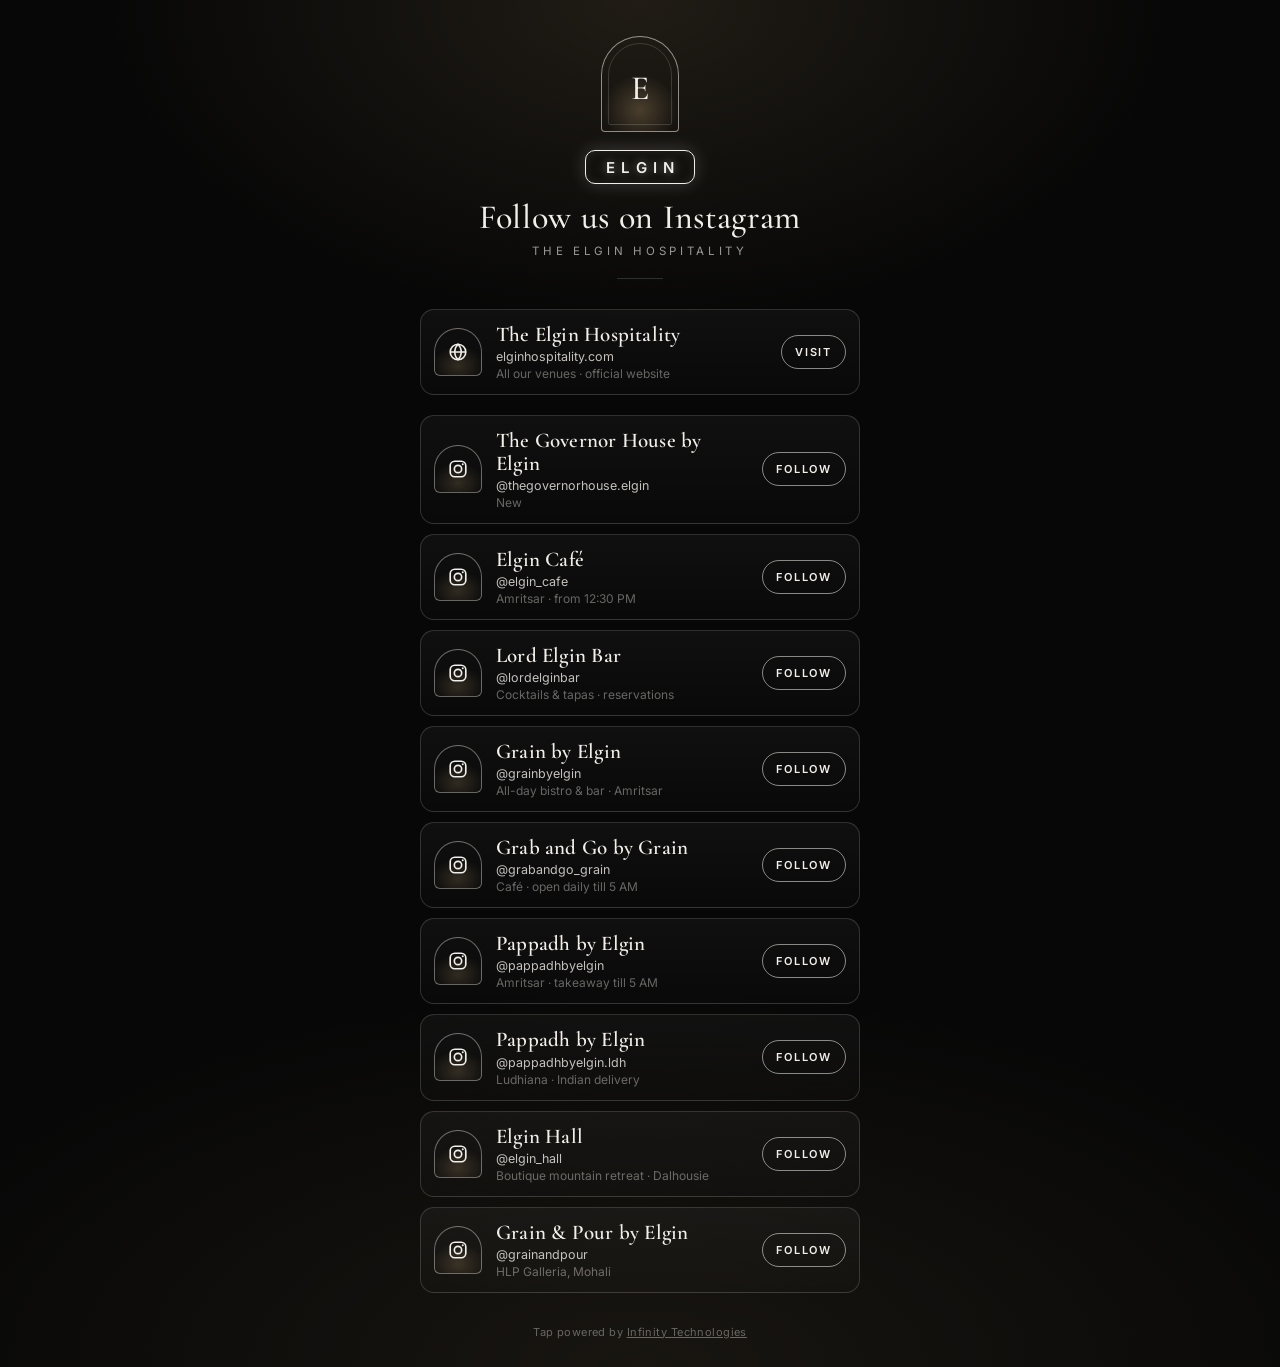
==== elgin/index.html @ c98c47da "Elgin: website link first" ====
<!DOCTYPE html>
<html lang="en">
<head>
<meta charset="UTF-8">
<meta name="viewport" content="width=device-width, initial-scale=1, viewport-fit=cover">
<title>Elgin – Follow us on Instagram</title>
<meta name="description" content="Follow every Elgin venue on Instagram: The Governor House, Elgin Café, Lord Elgin Bar, Grain, Grab and Go, Pappadh, Elgin Hall and Grain &amp; Pour, plus the Elgin Hospitality website.">
<meta name="theme-color" content="#070707">
<link rel="preconnect" href="https://fonts.googleapis.com">
<link rel="preconnect" href="https://fonts.gstatic.com" crossorigin>
<link href="https://fonts.googleapis.com/css2?family=Cormorant+Garamond:wght@500;600&family=Inter:wght@400;500;600&display=swap" rel="stylesheet">
<style>
  /* Monochrome, candle-lit look taken from The Governor House: black, ivory, arches, a lit sign. */
  :root{--bg:#070707;--ink:#f2efe9;--soft:rgba(242,239,233,.62);--faint:rgba(242,239,233,.4);--line:rgba(242,239,233,.16);--glow:255,214,150}
  *{box-sizing:border-box}
  html,body{margin:0}
  body{min-height:100vh;min-height:100svh;color:var(--ink);background:var(--bg);
    background-image:radial-gradient(60% 34% at 50% 0%,rgba(var(--glow),.10),transparent 70%),
      radial-gradient(90% 40% at 50% 100%,rgba(var(--glow),.07),transparent 70%);
    font-family:Inter,system-ui,-apple-system,"Segoe UI",Roboto,Arial,sans-serif;-webkit-font-smoothing:antialiased;
    padding:max(36px,env(safe-area-inset-top)) 18px max(28px,env(safe-area-inset-bottom))}
  main{max-width:440px;margin:0 auto}
  header{text-align:center;margin-bottom:30px}
  .arch{width:78px;height:96px;margin:0 auto 18px;border:1px solid rgba(242,239,233,.55);border-radius:39px 39px 4px 4px;
    display:grid;place-items:center;position:relative;
    background:radial-gradient(70% 55% at 50% 78%,rgba(var(--glow),.22),transparent 70%)}
  .arch::before{content:"";position:absolute;inset:6px;border:1px solid var(--line);border-radius:33px 33px 2px 2px}
  .arch span{font:500 34px/1 "Cormorant Garamond",Georgia,serif;margin-top:10px}
  .sign{display:inline-block;padding:9px 20px 8px;border:1.5px solid var(--ink);border-radius:10px;
    font:600 15px/1 Inter,system-ui,sans-serif;letter-spacing:.42em;padding-right:calc(20px - .42em);
    box-shadow:0 0 18px rgba(255,255,255,.18),inset 0 0 10px rgba(255,255,255,.08);text-shadow:0 0 10px rgba(255,255,255,.45)}
  h1{margin:16px 0 0;font:500 34px/1.05 "Cormorant Garamond",Georgia,serif;letter-spacing:.02em}
  .sub{margin:8px 0 0;color:var(--soft);font-size:11.5px;letter-spacing:.32em;text-transform:uppercase}
  .rule{width:46px;height:1px;background:var(--line);margin:20px auto 0}
  ul{list-style:none;margin:0;padding:0;display:grid;gap:10px}
  a.acct{display:grid;grid-template-columns:48px 1fr auto;gap:14px;align-items:center;text-decoration:none;color:inherit;
    background:linear-gradient(180deg,rgba(255,255,255,.04),rgba(255,255,255,.012));border:1px solid var(--line);border-radius:14px;padding:13px 13px 13px 13px;
    transition:transform .25s ease,border-color .25s ease,background .25s ease}
  a.acct:hover,a.acct:focus-visible{transform:translateY(-2px);border-color:rgba(242,239,233,.45);background:rgba(255,255,255,.06)}
  a.acct:focus-visible{outline:1.5px solid var(--ink);outline-offset:3px}
  .ig{width:48px;height:48px;border-radius:24px 24px 6px 6px;display:grid;place-items:center;
    border:1px solid rgba(242,239,233,.4);background:radial-gradient(80% 60% at 50% 80%,rgba(var(--glow),.16),transparent 75%)}
  li.site{margin-bottom:10px}
  .ig svg{width:22px;height:22px;color:var(--ink)}
  .t b{display:block;font:600 21px/1.1 "Cormorant Garamond",Georgia,serif;letter-spacing:.01em}
  .t span{display:block;margin-top:3px;font-size:12.5px;color:var(--ink);opacity:.8}
  .t small{display:block;margin-top:2px;font-size:12px;color:var(--faint)}
  .go{font-size:11px;font-weight:600;letter-spacing:.16em;text-transform:uppercase;padding:9px 13px;border-radius:999px;
    border:1px solid rgba(242,239,233,.55);white-space:nowrap;transition:background .25s,color .25s}
  a.acct:hover .go,a.acct:focus-visible .go{background:var(--ink);color:var(--bg)}
  footer{margin-top:32px;text-align:center;font-size:11px;color:rgba(242,239,233,.38);letter-spacing:.04em}
  footer a{color:inherit}
  @media (prefers-reduced-motion:no-preference){
    li{opacity:0;transform:translateY(10px);animation:in .55s cubic-bezier(.22,.61,.36,1) forwards}
    li{animation-delay:calc(var(--i,0) * .06s)}
    @keyframes in{to{opacity:1;transform:none}}
    .sign{animation:flick 6s ease-in-out infinite}
    @keyframes flick{0%,100%{opacity:1}48%{opacity:1}50%{opacity:.82}52%{opacity:1}}
  }
</style>
</head>
<body>
<main>
  <header>
    <div class="arch"><span>E</span></div>
    <div class="sign">ELGIN</div>
    <h1>Follow us on Instagram</h1>
    <p class="sub">The Elgin Hospitality</p>
    <div class="rule"></div>
  </header>

  <ul>
    <li style="--i:0" class="site"><a class="acct" href="https://elginhospitality.com/" target="_blank" rel="noopener">
      <span class="ig web"><svg viewBox="0 0 24 24" aria-hidden="true"><circle cx="12" cy="12" r="8.5" fill="none" stroke="currentColor" stroke-width="1.8"/><path d="M3.5 12h17M12 3.5c2.6 2.6 3.6 5.5 3.6 8.5s-1 5.9-3.6 8.5c-2.6-2.6-3.6-5.5-3.6-8.5s1-5.9 3.6-8.5z" fill="none" stroke="currentColor" stroke-width="1.6"/></svg></span>
      <span class="t"><b>The Elgin Hospitality</b><span>elginhospitality.com</span><small>All our venues · official website</small></span>
      <span class="go">Visit</span></a></li>
    <li style="--i:1"><a class="acct" href="https://www.instagram.com/thegovernorhouse.elgin/" target="_blank" rel="noopener">
      <span class="ig"><svg viewBox="0 0 24 24" aria-hidden="true"><rect x="3.5" y="3.5" width="17" height="17" rx="5" fill="none" stroke="currentColor" stroke-width="1.8"/><circle cx="12" cy="12" r="4" fill="none" stroke="currentColor" stroke-width="1.8"/><circle cx="17.2" cy="6.8" r="1.1" fill="currentColor"/></svg></span>
      <span class="t"><b>The Governor House by Elgin</b><span>@thegovernorhouse.elgin</span><small>New</small></span>
      <span class="go">Follow</span></a></li>
    <li style="--i:2"><a class="acct" href="https://www.instagram.com/elgin_cafe/" target="_blank" rel="noopener">
      <span class="ig"><svg viewBox="0 0 24 24" aria-hidden="true"><rect x="3.5" y="3.5" width="17" height="17" rx="5" fill="none" stroke="currentColor" stroke-width="1.8"/><circle cx="12" cy="12" r="4" fill="none" stroke="currentColor" stroke-width="1.8"/><circle cx="17.2" cy="6.8" r="1.1" fill="currentColor"/></svg></span>
      <span class="t"><b>Elgin Café</b><span>@elgin_cafe</span><small>Amritsar · from 12:30 PM</small></span>
      <span class="go">Follow</span></a></li>
    <li style="--i:3"><a class="acct" href="https://www.instagram.com/lordelginbar/" target="_blank" rel="noopener">
      <span class="ig"><svg viewBox="0 0 24 24" aria-hidden="true"><rect x="3.5" y="3.5" width="17" height="17" rx="5" fill="none" stroke="currentColor" stroke-width="1.8"/><circle cx="12" cy="12" r="4" fill="none" stroke="currentColor" stroke-width="1.8"/><circle cx="17.2" cy="6.8" r="1.1" fill="currentColor"/></svg></span>
      <span class="t"><b>Lord Elgin Bar</b><span>@lordelginbar</span><small>Cocktails &amp; tapas · reservations</small></span>
      <span class="go">Follow</span></a></li>
    <li style="--i:4"><a class="acct" href="https://www.instagram.com/grainbyelgin/" target="_blank" rel="noopener">
      <span class="ig"><svg viewBox="0 0 24 24" aria-hidden="true"><rect x="3.5" y="3.5" width="17" height="17" rx="5" fill="none" stroke="currentColor" stroke-width="1.8"/><circle cx="12" cy="12" r="4" fill="none" stroke="currentColor" stroke-width="1.8"/><circle cx="17.2" cy="6.8" r="1.1" fill="currentColor"/></svg></span>
      <span class="t"><b>Grain by Elgin</b><span>@grainbyelgin</span><small>All-day bistro &amp; bar · Amritsar</small></span>
      <span class="go">Follow</span></a></li>
    <li style="--i:5"><a class="acct" href="https://www.instagram.com/grabandgo_grain/" target="_blank" rel="noopener">
      <span class="ig"><svg viewBox="0 0 24 24" aria-hidden="true"><rect x="3.5" y="3.5" width="17" height="17" rx="5" fill="none" stroke="currentColor" stroke-width="1.8"/><circle cx="12" cy="12" r="4" fill="none" stroke="currentColor" stroke-width="1.8"/><circle cx="17.2" cy="6.8" r="1.1" fill="currentColor"/></svg></span>
      <span class="t"><b>Grab and Go by Grain</b><span>@grabandgo_grain</span><small>Café · open daily till 5 AM</small></span>
      <span class="go">Follow</span></a></li>
    <li style="--i:6"><a class="acct" href="https://www.instagram.com/pappadhbyelgin/" target="_blank" rel="noopener">
      <span class="ig"><svg viewBox="0 0 24 24" aria-hidden="true"><rect x="3.5" y="3.5" width="17" height="17" rx="5" fill="none" stroke="currentColor" stroke-width="1.8"/><circle cx="12" cy="12" r="4" fill="none" stroke="currentColor" stroke-width="1.8"/><circle cx="17.2" cy="6.8" r="1.1" fill="currentColor"/></svg></span>
      <span class="t"><b>Pappadh by Elgin</b><span>@pappadhbyelgin</span><small>Amritsar · takeaway till 5 AM</small></span>
      <span class="go">Follow</span></a></li>
    <li style="--i:7"><a class="acct" href="https://www.instagram.com/pappadhbyelgin.ldh/" target="_blank" rel="noopener">
      <span class="ig"><svg viewBox="0 0 24 24" aria-hidden="true"><rect x="3.5" y="3.5" width="17" height="17" rx="5" fill="none" stroke="currentColor" stroke-width="1.8"/><circle cx="12" cy="12" r="4" fill="none" stroke="currentColor" stroke-width="1.8"/><circle cx="17.2" cy="6.8" r="1.1" fill="currentColor"/></svg></span>
      <span class="t"><b>Pappadh by Elgin</b><span>@pappadhbyelgin.ldh</span><small>Ludhiana · Indian delivery</small></span>
      <span class="go">Follow</span></a></li>
    <li style="--i:8"><a class="acct" href="https://www.instagram.com/elgin_hall/" target="_blank" rel="noopener">
      <span class="ig"><svg viewBox="0 0 24 24" aria-hidden="true"><rect x="3.5" y="3.5" width="17" height="17" rx="5" fill="none" stroke="currentColor" stroke-width="1.8"/><circle cx="12" cy="12" r="4" fill="none" stroke="currentColor" stroke-width="1.8"/><circle cx="17.2" cy="6.8" r="1.1" fill="currentColor"/></svg></span>
      <span class="t"><b>Elgin Hall</b><span>@elgin_hall</span><small>Boutique mountain retreat · Dalhousie</small></span>
      <span class="go">Follow</span></a></li>
    <li style="--i:9"><a class="acct" href="https://www.instagram.com/grainandpour/" target="_blank" rel="noopener">
      <span class="ig"><svg viewBox="0 0 24 24" aria-hidden="true"><rect x="3.5" y="3.5" width="17" height="17" rx="5" fill="none" stroke="currentColor" stroke-width="1.8"/><circle cx="12" cy="12" r="4" fill="none" stroke="currentColor" stroke-width="1.8"/><circle cx="17.2" cy="6.8" r="1.1" fill="currentColor"/></svg></span>
      <span class="t"><b>Grain &amp; Pour by Elgin</b><span>@grainandpour</span><small>HLP Galleria, Mohali</small></span>
      <span class="go">Follow</span></a></li>
  </ul>

  <footer>Tap powered by <a href="https://growwithinfinity.github.io/" target="_blank" rel="noopener">Infinity Technologies</a></footer>
</main>
</body>
</html>
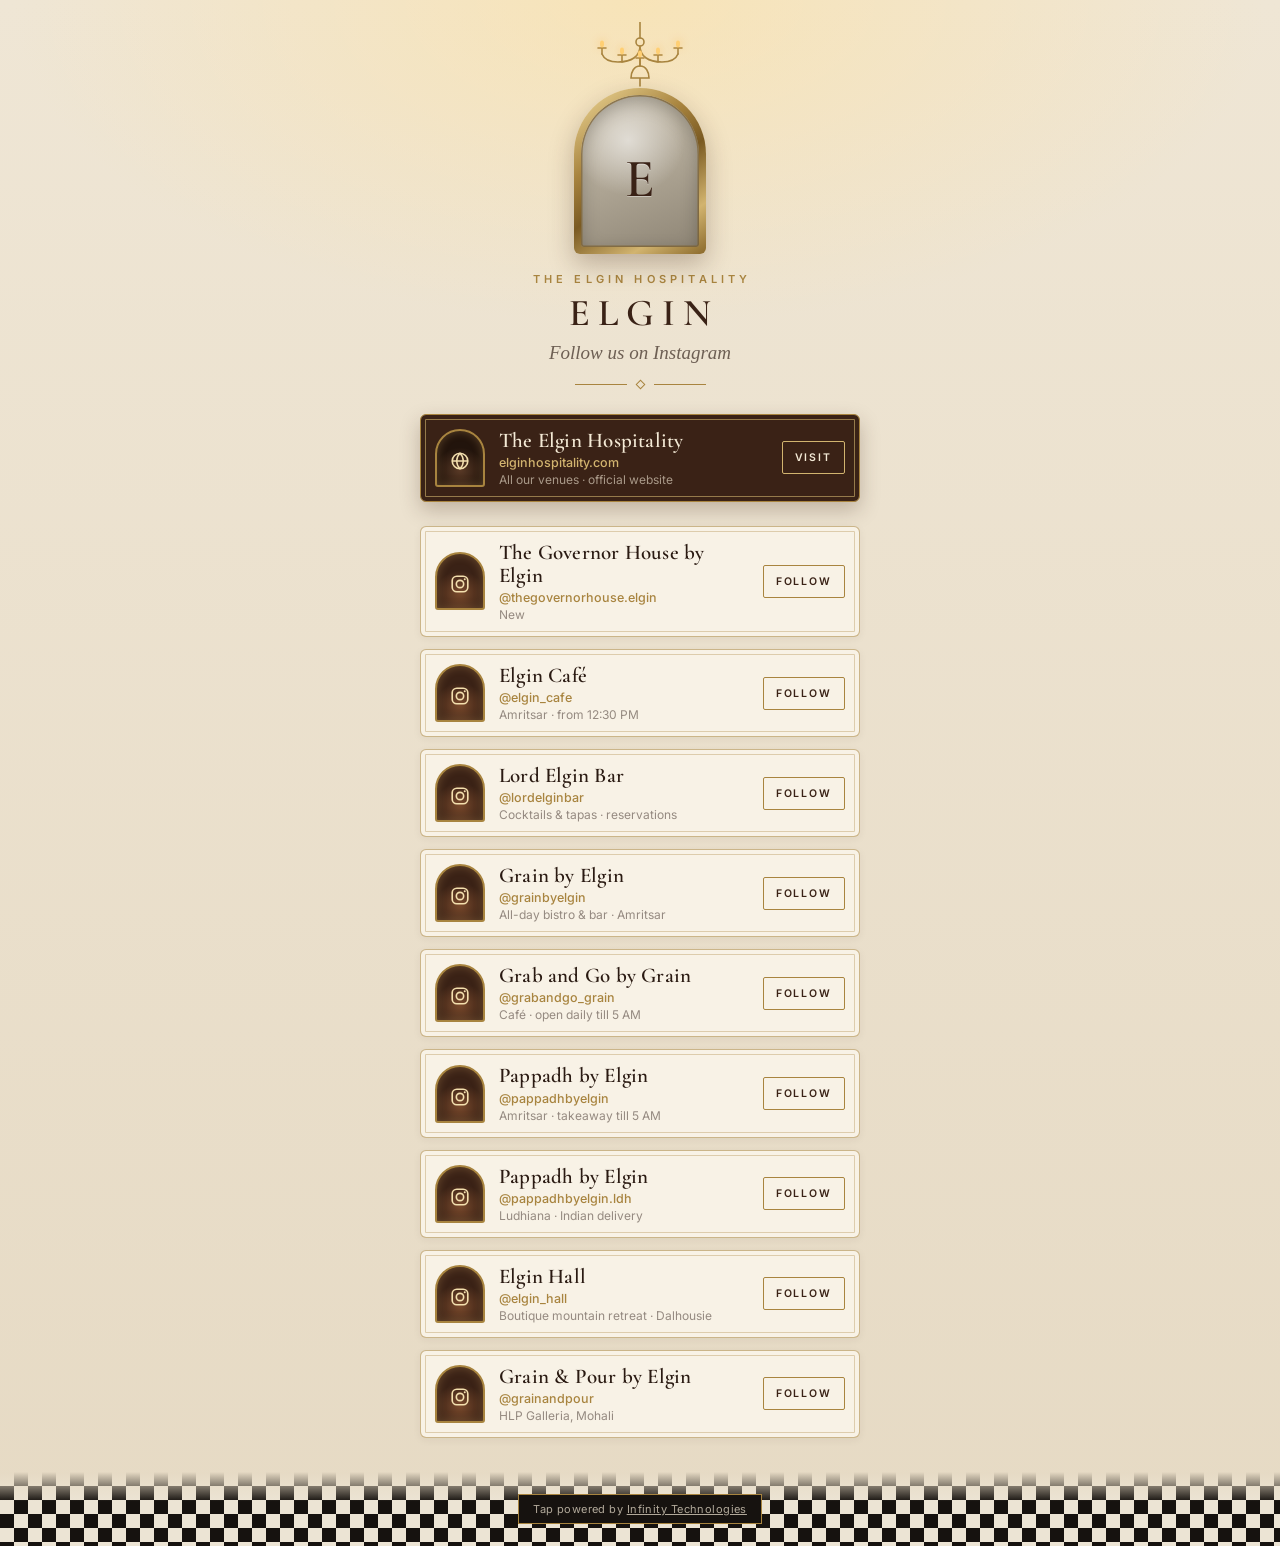
==== commit dc180ca4: "Elgin: Governor House interior theme" ====
--- a/elgin/index.html
+++ b/elgin/index.html
@@ -5,68 +5,95 @@
 <meta name="viewport" content="width=device-width, initial-scale=1, viewport-fit=cover">
 <title>Elgin – Follow us on Instagram</title>
 <meta name="description" content="Follow every Elgin venue on Instagram: The Governor House, Elgin Café, Lord Elgin Bar, Grain, Grab and Go, Pappadh, Elgin Hall and Grain &amp; Pour, plus the Elgin Hospitality website.">
-<meta name="theme-color" content="#070707">
+<meta name="theme-color" content="#efe6d5">
 <link rel="preconnect" href="https://fonts.googleapis.com">
 <link rel="preconnect" href="https://fonts.gstatic.com" crossorigin>
 <link href="https://fonts.googleapis.com/css2?family=Cormorant+Garamond:wght@500;600&family=Inter:wght@400;500;600&display=swap" rel="stylesheet">
 <style>
-  /* Monochrome, candle-lit look taken from The Governor House: black, ivory, arches, a lit sign. */
-  :root{--bg:#070707;--ink:#f2efe9;--soft:rgba(242,239,233,.62);--faint:rgba(242,239,233,.4);--line:rgba(242,239,233,.16);--glow:255,214,150}
+  /* The Governor House interiors: limewashed colonial walls, gilt mirror frames, chandeliers,
+     arched alcoves and a black-and-white chequered floor. */
+  :root{--wall:#efe6d5;--wall2:#e6dac4;--ink:#2a1a12;--soft:rgba(42,26,18,.66);--faint:rgba(42,26,18,.48);
+    --gilt:#a8843f;--gilt2:#d2b46f;--mahog:#3a2216;--check:#16120f}
   *{box-sizing:border-box}
   html,body{margin:0}
-  body{min-height:100vh;min-height:100svh;color:var(--ink);background:var(--bg);
-    background-image:radial-gradient(60% 34% at 50% 0%,rgba(var(--glow),.10),transparent 70%),
-      radial-gradient(90% 40% at 50% 100%,rgba(var(--glow),.07),transparent 70%);
+  body{min-height:100vh;min-height:100svh;color:var(--ink);background:var(--wall);
+    background-image:radial-gradient(70% 30% at 50% 0%,rgba(255,226,160,.55),transparent 70%),
+      linear-gradient(180deg,var(--wall),var(--wall2));
     font-family:Inter,system-ui,-apple-system,"Segoe UI",Roboto,Arial,sans-serif;-webkit-font-smoothing:antialiased;
-    padding:max(36px,env(safe-area-inset-top)) 18px max(28px,env(safe-area-inset-bottom))}
+    padding:max(22px,env(safe-area-inset-top)) 18px 0}
   main{max-width:440px;margin:0 auto}
-  header{text-align:center;margin-bottom:30px}
-  .arch{width:78px;height:96px;margin:0 auto 18px;border:1px solid rgba(242,239,233,.55);border-radius:39px 39px 4px 4px;
-    display:grid;place-items:center;position:relative;
-    background:radial-gradient(70% 55% at 50% 78%,rgba(var(--glow),.22),transparent 70%)}
-  .arch::before{content:"";position:absolute;inset:6px;border:1px solid var(--line);border-radius:33px 33px 2px 2px}
-  .arch span{font:500 34px/1 "Cormorant Garamond",Georgia,serif;margin-top:10px}
-  .sign{display:inline-block;padding:9px 20px 8px;border:1.5px solid var(--ink);border-radius:10px;
-    font:600 15px/1 Inter,system-ui,sans-serif;letter-spacing:.42em;padding-right:calc(20px - .42em);
-    box-shadow:0 0 18px rgba(255,255,255,.18),inset 0 0 10px rgba(255,255,255,.08);text-shadow:0 0 10px rgba(255,255,255,.45)}
-  h1{margin:16px 0 0;font:500 34px/1.05 "Cormorant Garamond",Georgia,serif;letter-spacing:.02em}
-  .sub{margin:8px 0 0;color:var(--soft);font-size:11.5px;letter-spacing:.32em;text-transform:uppercase}
-  .rule{width:46px;height:1px;background:var(--line);margin:20px auto 0}
-  ul{list-style:none;margin:0;padding:0;display:grid;gap:10px}
-  a.acct{display:grid;grid-template-columns:48px 1fr auto;gap:14px;align-items:center;text-decoration:none;color:inherit;
-    background:linear-gradient(180deg,rgba(255,255,255,.04),rgba(255,255,255,.012));border:1px solid var(--line);border-radius:14px;padding:13px 13px 13px 13px;
-    transition:transform .25s ease,border-color .25s ease,background .25s ease}
-  a.acct:hover,a.acct:focus-visible{transform:translateY(-2px);border-color:rgba(242,239,233,.45);background:rgba(255,255,255,.06)}
-  a.acct:focus-visible{outline:1.5px solid var(--ink);outline-offset:3px}
-  .ig{width:48px;height:48px;border-radius:24px 24px 6px 6px;display:grid;place-items:center;
-    border:1px solid rgba(242,239,233,.4);background:radial-gradient(80% 60% at 50% 80%,rgba(var(--glow),.16),transparent 75%)}
-  li.site{margin-bottom:10px}
-  .ig svg{width:22px;height:22px;color:var(--ink)}
+  header{text-align:center;margin-bottom:26px}
+  .chand{width:120px;height:auto;display:block;margin:0 auto -4px;color:var(--gilt)}
+  .chand .flame{fill:#ffcf73;filter:drop-shadow(0 0 4px rgba(255,190,90,.9))}
+  /* gilded mirror */
+  .mirror{position:relative;width:132px;height:166px;margin:0 auto 18px;border-radius:66px 66px 6px 6px;padding:7px;
+    background:linear-gradient(145deg,#f2dc9c,var(--gilt) 35%,#7a5a22 55%,var(--gilt2) 80%,#8b6a2c);
+    box-shadow:0 10px 26px rgba(58,34,22,.28)}
+  .mirror .glass{width:100%;height:100%;border-radius:59px 59px 3px 3px;display:grid;place-items:center;
+    background:radial-gradient(80% 60% at 40% 30%,rgba(255,255,255,.55),transparent 60%),linear-gradient(160deg,#cfc6b4,#8f8676);
+    box-shadow:inset 0 0 0 1.5px rgba(122,90,34,.6),inset 0 6px 18px rgba(0,0,0,.25)}
+  .mirror .glass span{font:600 54px/1 "Cormorant Garamond",Georgia,serif;color:var(--mahog);margin-top:16px;text-shadow:0 1px 0 rgba(255,255,255,.4)}
+  .eyebrow{margin:0;font-size:11px;letter-spacing:.38em;text-transform:uppercase;color:var(--gilt);font-weight:600;padding-left:.38em}
+  h1{margin:8px 0 0;font:600 38px/1 "Cormorant Garamond",Georgia,serif;letter-spacing:.2em;padding-left:.2em;color:var(--mahog)}
+  .sub{margin:10px 0 0;font:italic 500 19px/1.2 "Cormorant Garamond",Georgia,serif;color:var(--soft)}
+  .orn{display:flex;align-items:center;justify-content:center;gap:10px;margin:16px auto 0;color:var(--gilt)}
+  .orn i{width:52px;height:1px;background:currentColor}
+  .orn b{width:7px;height:7px;transform:rotate(45deg);border:1px solid currentColor}
+  ul{list-style:none;margin:0;padding:0;display:grid;gap:12px}
+  a.acct{position:relative;display:grid;grid-template-columns:50px 1fr auto;gap:14px;align-items:center;text-decoration:none;color:inherit;
+    background:#f8f2e6;border:1px solid rgba(168,132,63,.55);border-radius:6px;padding:14px;
+    box-shadow:inset 0 0 0 4px #f8f2e6,inset 0 0 0 5px rgba(168,132,63,.35),0 2px 8px rgba(58,34,22,.06);
+    transition:transform .25s ease,box-shadow .25s ease}
+  a.acct:hover,a.acct:focus-visible{transform:translateY(-2px);box-shadow:inset 0 0 0 4px #f8f2e6,inset 0 0 0 5px rgba(168,132,63,.7),0 10px 22px rgba(58,34,22,.14)}
+  a.acct:focus-visible{outline:1.5px solid var(--gilt);outline-offset:3px}
+  /* arched alcove holding the icon */
+  .ig{width:50px;height:58px;border-radius:25px 25px 3px 3px;display:grid;place-items:center;
+    background:radial-gradient(70% 55% at 50% 72%,#7a4a2c,var(--mahog) 75%);border:2px solid var(--gilt);
+    box-shadow:inset 0 0 10px rgba(255,200,120,.25)}
+  .ig svg{width:22px;height:22px;color:#f3dfae;margin-top:6px}
+  li.site{margin-bottom:12px}
+  li.site a.acct{background:var(--mahog);color:#f4ead6;border-color:var(--gilt);box-shadow:inset 0 0 0 4px var(--mahog),inset 0 0 0 5px rgba(210,180,111,.6),0 8px 20px rgba(58,34,22,.25)}
+  li.site .t span{color:var(--gilt2)}
+  li.site .t small{color:rgba(244,234,214,.6)}
+  li.site .ig{background:radial-gradient(70% 55% at 50% 72%,#5a3a26,#22140c 75%)}
+  li.site .go{border-color:var(--gilt2);color:#f4ead6}
   .t b{display:block;font:600 21px/1.1 "Cormorant Garamond",Georgia,serif;letter-spacing:.01em}
-  .t span{display:block;margin-top:3px;font-size:12.5px;color:var(--ink);opacity:.8}
+  .t span{display:block;margin-top:3px;font-size:12.5px;color:var(--gilt);font-weight:500}
   .t small{display:block;margin-top:2px;font-size:12px;color:var(--faint)}
-  .go{font-size:11px;font-weight:600;letter-spacing:.16em;text-transform:uppercase;padding:9px 13px;border-radius:999px;
-    border:1px solid rgba(242,239,233,.55);white-space:nowrap;transition:background .25s,color .25s}
-  a.acct:hover .go,a.acct:focus-visible .go{background:var(--ink);color:var(--bg)}
-  footer{margin-top:32px;text-align:center;font-size:11px;color:rgba(242,239,233,.38);letter-spacing:.04em}
+  .go{font-size:10.5px;font-weight:600;letter-spacing:.18em;text-transform:uppercase;padding:9px 12px;border-radius:2px;
+    border:1px solid var(--gilt);color:var(--mahog);white-space:nowrap;transition:background .25s,color .25s}
+  a.acct:hover .go,a.acct:focus-visible .go{background:var(--gilt);color:#fff8ea}
+  footer{margin:34px -18px 0;padding:22px 18px max(22px,env(safe-area-inset-bottom));text-align:center;font-size:11px;letter-spacing:.04em;color:rgba(244,234,214,.7);
+    background:repeating-conic-gradient(var(--check) 0 25%,#ece4d4 0 50%) 0 0/28px 28px;position:relative}
+  footer::before{content:"";position:absolute;inset:0;background:linear-gradient(180deg,var(--wall2) 0%,rgba(22,18,15,.0) 40%)}
+  footer span{position:relative;display:inline-block;background:var(--check);padding:7px 14px;border:1px solid var(--gilt)}
   footer a{color:inherit}
   @media (prefers-reduced-motion:no-preference){
     li{opacity:0;transform:translateY(10px);animation:in .55s cubic-bezier(.22,.61,.36,1) forwards}
     li{animation-delay:calc(var(--i,0) * .06s)}
     @keyframes in{to{opacity:1;transform:none}}
-    .sign{animation:flick 6s ease-in-out infinite}
-    @keyframes flick{0%,100%{opacity:1}48%{opacity:1}50%{opacity:.82}52%{opacity:1}}
+    .chand .flame{animation:fl 2.4s ease-in-out infinite}
+    .chand .flame:nth-child(2n){animation-delay:-1.1s}
+    @keyframes fl{50%{opacity:.7}}
   }
 </style>
 </head>
 <body>
 <main>
   <header>
-    <div class="arch"><span>E</span></div>
-    <div class="sign">ELGIN</div>
-    <h1>Follow us on Instagram</h1>
-    <p class="sub">The Elgin Hospitality</p>
-    <div class="rule"></div>
+    <svg class="chand" viewBox="0 0 120 70" aria-hidden="true" fill="none" stroke="currentColor" stroke-width="1.6" stroke-linecap="round">
+      <path d="M60 0v16"/><circle cx="60" cy="20" r="4"/>
+      <path d="M60 24c0 10-8 16-22 16-8 0-14-3-16-8M60 24c0 10 8 16 22 16 8 0 14-3 16-8M60 24v20"/>
+      <path d="M22 32v-6M98 32v-6M42 40v-7M78 40v-7M60 44v-8"/>
+      <path d="M18 26h8M94 26h8M38 33h8M74 33h8M56 36h8"/>
+      <path d="M60 44c-6 0-9 6-9 12h18c0-6-3-12-9-12zM60 56v8"/>
+      <g stroke="none"><ellipse class="flame" cx="22" cy="22" rx="2" ry="3.4"/><ellipse class="flame" cx="98" cy="22" rx="2" ry="3.4"/><ellipse class="flame" cx="42" cy="29" rx="2" ry="3.4"/><ellipse class="flame" cx="78" cy="29" rx="2" ry="3.4"/><ellipse class="flame" cx="60" cy="32" rx="2" ry="3.4"/></g>
+    </svg>
+    <div class="mirror"><div class="glass"><span>E</span></div></div>
+    <p class="eyebrow">The Elgin Hospitality</p>
+    <h1>ELGIN</h1>
+    <p class="sub">Follow us on Instagram</p>
+    <div class="orn"><i></i><b></b><i></i></div>
   </header>
 
   <ul>
@@ -112,7 +139,8 @@
       <span class="go">Follow</span></a></li>
   </ul>
 
-  <footer>Tap powered by <a href="https://growwithinfinity.github.io/" target="_blank" rel="noopener">Infinity Technologies</a></footer>
-</main>
+  </main>
+<footer><span>Tap powered by <a href="https://growwithinfinity.github.io/" target="_blank" rel="noopener">Infinity Technologies</a></span></footer>
+
 </body>
 </html>
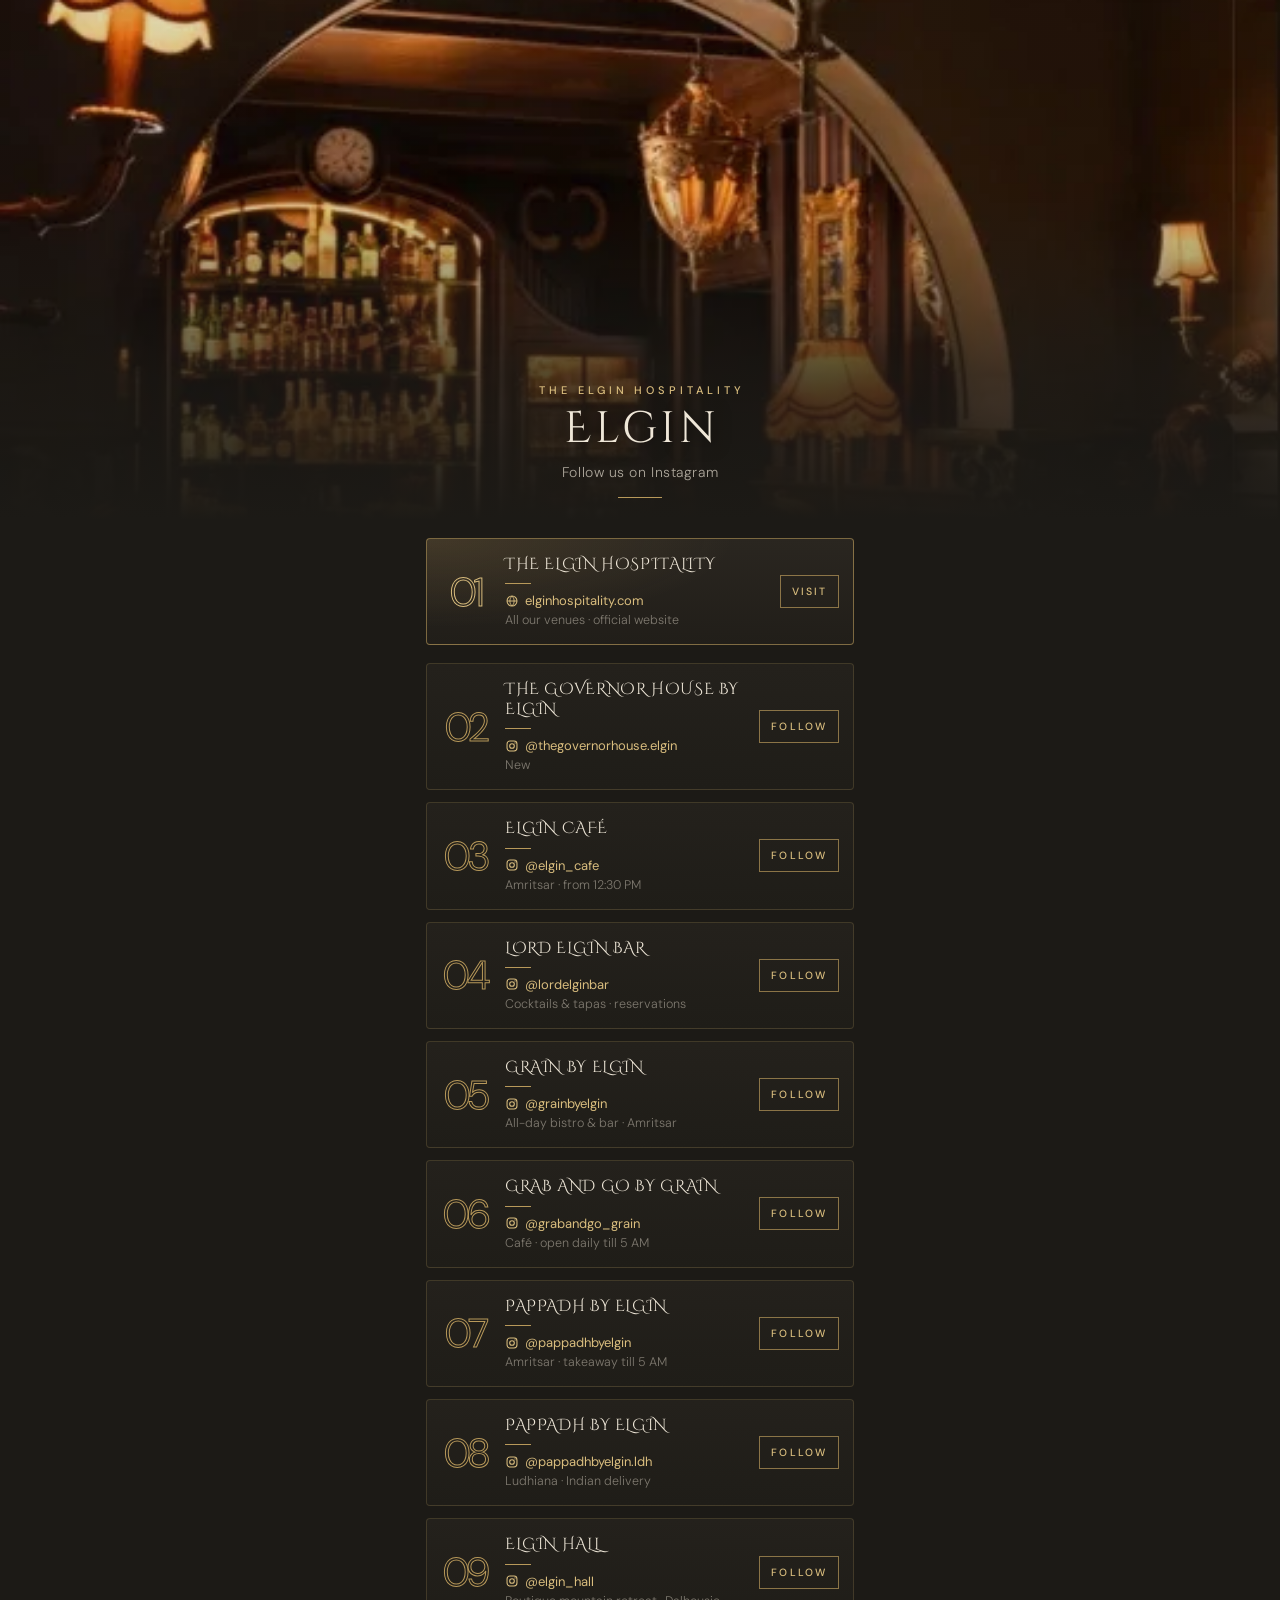
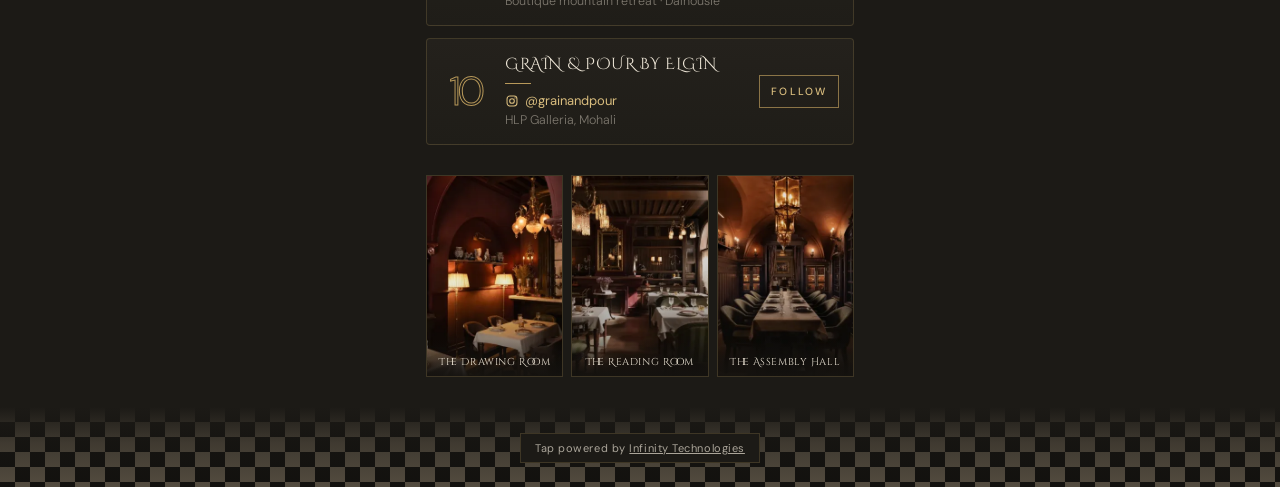
==== commit f4ff1be9: "Elgin: Governor House interior theme with photos" ====
--- a/elgin/index.html
+++ b/elgin/index.html
@@ -5,142 +5,124 @@
 <meta name="viewport" content="width=device-width, initial-scale=1, viewport-fit=cover">
 <title>Elgin – Follow us on Instagram</title>
 <meta name="description" content="Follow every Elgin venue on Instagram: The Governor House, Elgin Café, Lord Elgin Bar, Grain, Grab and Go, Pappadh, Elgin Hall and Grain &amp; Pour, plus the Elgin Hospitality website.">
-<meta name="theme-color" content="#efe6d5">
+<meta name="theme-color" content="#1c1a16">
 <link rel="preconnect" href="https://fonts.googleapis.com">
 <link rel="preconnect" href="https://fonts.gstatic.com" crossorigin>
-<link href="https://fonts.googleapis.com/css2?family=Cormorant+Garamond:wght@500;600&family=Inter:wght@400;500;600&display=swap" rel="stylesheet">
+<link href="https://fonts.googleapis.com/css2?family=Cinzel+Decorative:wght@400;700&family=DM+Sans:wght@300;400;500;600&display=swap" rel="stylesheet">
 <style>
-  /* The Governor House interiors: limewashed colonial walls, gilt mirror frames, chandeliers,
-     arched alcoves and a black-and-white chequered floor. */
-  :root{--wall:#efe6d5;--wall2:#e6dac4;--ink:#2a1a12;--soft:rgba(42,26,18,.66);--faint:rgba(42,26,18,.48);
-    --gilt:#a8843f;--gilt2:#d2b46f;--mahog:#3a2216;--check:#16120f}
+  /* Taken from The Governor House: dark panelled rooms, amber lamplight, gilt frames,
+     numbered rooms in thin gold outline, decorative capitals, a chequered floor. */
+  :root{--bg:#1c1a16;--card:#24211c;--ink:#efe7d8;--soft:rgba(239,231,216,.68);--faint:rgba(239,231,216,.45);
+    --gold:#b8995a;--gold2:#d9bd7e;--line:rgba(184,153,90,.22)}
   *{box-sizing:border-box}
   html,body{margin:0}
-  body{min-height:100vh;min-height:100svh;color:var(--ink);background:var(--wall);
-    background-image:radial-gradient(70% 30% at 50% 0%,rgba(255,226,160,.55),transparent 70%),
-      linear-gradient(180deg,var(--wall),var(--wall2));
-    font-family:Inter,system-ui,-apple-system,"Segoe UI",Roboto,Arial,sans-serif;-webkit-font-smoothing:antialiased;
-    padding:max(22px,env(safe-area-inset-top)) 18px 0}
-  main{max-width:440px;margin:0 auto}
-  header{text-align:center;margin-bottom:26px}
-  .chand{width:120px;height:auto;display:block;margin:0 auto -4px;color:var(--gilt)}
-  .chand .flame{fill:#ffcf73;filter:drop-shadow(0 0 4px rgba(255,190,90,.9))}
-  /* gilded mirror */
-  .mirror{position:relative;width:132px;height:166px;margin:0 auto 18px;border-radius:66px 66px 6px 6px;padding:7px;
-    background:linear-gradient(145deg,#f2dc9c,var(--gilt) 35%,#7a5a22 55%,var(--gilt2) 80%,#8b6a2c);
-    box-shadow:0 10px 26px rgba(58,34,22,.28)}
-  .mirror .glass{width:100%;height:100%;border-radius:59px 59px 3px 3px;display:grid;place-items:center;
-    background:radial-gradient(80% 60% at 40% 30%,rgba(255,255,255,.55),transparent 60%),linear-gradient(160deg,#cfc6b4,#8f8676);
-    box-shadow:inset 0 0 0 1.5px rgba(122,90,34,.6),inset 0 6px 18px rgba(0,0,0,.25)}
-  .mirror .glass span{font:600 54px/1 "Cormorant Garamond",Georgia,serif;color:var(--mahog);margin-top:16px;text-shadow:0 1px 0 rgba(255,255,255,.4)}
-  .eyebrow{margin:0;font-size:11px;letter-spacing:.38em;text-transform:uppercase;color:var(--gilt);font-weight:600;padding-left:.38em}
-  h1{margin:8px 0 0;font:600 38px/1 "Cormorant Garamond",Georgia,serif;letter-spacing:.2em;padding-left:.2em;color:var(--mahog)}
-  .sub{margin:10px 0 0;font:italic 500 19px/1.2 "Cormorant Garamond",Georgia,serif;color:var(--soft)}
-  .orn{display:flex;align-items:center;justify-content:center;gap:10px;margin:16px auto 0;color:var(--gilt)}
-  .orn i{width:52px;height:1px;background:currentColor}
-  .orn b{width:7px;height:7px;transform:rotate(45deg);border:1px solid currentColor}
+  body{min-height:100vh;min-height:100svh;color:var(--ink);background:var(--bg);
+    font-family:"DM Sans",system-ui,-apple-system,"Segoe UI",Roboto,Arial,sans-serif;-webkit-font-smoothing:antialiased}
+  .hero{position:relative;height:min(70vh,520px);min-height:380px;overflow:hidden}
+  .hero img{position:absolute;inset:0;width:100%;height:100%;object-fit:cover;object-position:50% 35%}
+  .hero::after{content:"";position:absolute;inset:0;background:linear-gradient(180deg,rgba(28,26,22,.15) 0%,rgba(28,26,22,.05) 35%,rgba(28,26,22,.75) 72%,var(--bg) 100%)}
+  .hero .copy{position:absolute;left:0;right:0;bottom:22px;z-index:1;text-align:center;padding:0 18px}
+  .eyebrow{margin:0;font-size:11px;letter-spacing:.36em;text-transform:uppercase;color:var(--gold2);font-weight:500;padding-left:.36em}
+  h1{margin:10px 0 0;font:400 44px/1 "Cinzel Decorative",Georgia,serif;letter-spacing:.08em;padding-left:.08em;text-shadow:0 2px 18px rgba(0,0,0,.6)}
+  .sub{margin:12px 0 0;font-size:14px;color:var(--soft);font-weight:300;letter-spacing:.04em}
+  .rule{width:44px;height:1px;background:var(--gold);margin:16px auto 0}
+  main{max-width:460px;margin:0 auto;padding:18px 16px 0}
   ul{list-style:none;margin:0;padding:0;display:grid;gap:12px}
-  a.acct{position:relative;display:grid;grid-template-columns:50px 1fr auto;gap:14px;align-items:center;text-decoration:none;color:inherit;
-    background:#f8f2e6;border:1px solid rgba(168,132,63,.55);border-radius:6px;padding:14px;
-    box-shadow:inset 0 0 0 4px #f8f2e6,inset 0 0 0 5px rgba(168,132,63,.35),0 2px 8px rgba(58,34,22,.06);
-    transition:transform .25s ease,box-shadow .25s ease}
-  a.acct:hover,a.acct:focus-visible{transform:translateY(-2px);box-shadow:inset 0 0 0 4px #f8f2e6,inset 0 0 0 5px rgba(168,132,63,.7),0 10px 22px rgba(58,34,22,.14)}
-  a.acct:focus-visible{outline:1.5px solid var(--gilt);outline-offset:3px}
-  /* arched alcove holding the icon */
-  .ig{width:50px;height:58px;border-radius:25px 25px 3px 3px;display:grid;place-items:center;
-    background:radial-gradient(70% 55% at 50% 72%,#7a4a2c,var(--mahog) 75%);border:2px solid var(--gilt);
-    box-shadow:inset 0 0 10px rgba(255,200,120,.25)}
-  .ig svg{width:22px;height:22px;color:#f3dfae;margin-top:6px}
-  li.site{margin-bottom:12px}
-  li.site a.acct{background:var(--mahog);color:#f4ead6;border-color:var(--gilt);box-shadow:inset 0 0 0 4px var(--mahog),inset 0 0 0 5px rgba(210,180,111,.6),0 8px 20px rgba(58,34,22,.25)}
-  li.site .t span{color:var(--gilt2)}
-  li.site .t small{color:rgba(244,234,214,.6)}
-  li.site .ig{background:radial-gradient(70% 55% at 50% 72%,#5a3a26,#22140c 75%)}
-  li.site .go{border-color:var(--gilt2);color:#f4ead6}
-  .t b{display:block;font:600 21px/1.1 "Cormorant Garamond",Georgia,serif;letter-spacing:.01em}
-  .t span{display:block;margin-top:3px;font-size:12.5px;color:var(--gilt);font-weight:500}
-  .t small{display:block;margin-top:2px;font-size:12px;color:var(--faint)}
-  .go{font-size:10.5px;font-weight:600;letter-spacing:.18em;text-transform:uppercase;padding:9px 12px;border-radius:2px;
-    border:1px solid var(--gilt);color:var(--mahog);white-space:nowrap;transition:background .25s,color .25s}
-  a.acct:hover .go,a.acct:focus-visible .go{background:var(--gilt);color:#fff8ea}
-  footer{margin:34px -18px 0;padding:22px 18px max(22px,env(safe-area-inset-bottom));text-align:center;font-size:11px;letter-spacing:.04em;color:rgba(244,234,214,.7);
-    background:repeating-conic-gradient(var(--check) 0 25%,#ece4d4 0 50%) 0 0/28px 28px;position:relative}
-  footer::before{content:"";position:absolute;inset:0;background:linear-gradient(180deg,var(--wall2) 0%,rgba(22,18,15,.0) 40%)}
-  footer span{position:relative;display:inline-block;background:var(--check);padding:7px 14px;border:1px solid var(--gilt)}
+  a.acct{display:grid;grid-template-columns:54px 1fr auto;gap:12px;align-items:center;text-decoration:none;color:inherit;
+    background:linear-gradient(180deg,var(--card),#1f1d18);border:1px solid var(--line);border-radius:4px;padding:16px 14px 16px 12px;
+    transition:transform .25s ease,border-color .25s ease,box-shadow .25s ease}
+  a.acct:hover,a.acct:focus-visible{transform:translateY(-2px);border-color:rgba(184,153,90,.6);box-shadow:0 10px 26px rgba(0,0,0,.35),0 0 30px rgba(217,170,90,.08)}
+  a.acct:focus-visible{outline:1.5px solid var(--gold);outline-offset:3px}
+  .num{font:300 40px/1 "DM Sans",sans-serif;letter-spacing:-.04em;color:transparent;-webkit-text-stroke:1px var(--gold);text-align:center}
+  .t b{display:block;font:400 15.5px/1.25 "Cinzel Decorative",Georgia,serif;letter-spacing:.04em;text-transform:uppercase}
+  .t .bar{display:block;width:26px;height:1px;background:var(--gold);margin:9px 0 8px}
+  .t .h{display:flex;align-items:center;gap:6px;font-size:13px;color:var(--gold2)}
+  .t .h svg{width:14px;height:14px;flex:none}
+  .t small{display:block;margin-top:3px;font-size:12.5px;color:var(--faint);font-weight:300}
+  .go{font-size:10.5px;font-weight:500;letter-spacing:.2em;text-transform:uppercase;padding:9px 11px;border:1px solid rgba(184,153,90,.7);
+    color:var(--gold2);white-space:nowrap;transition:background .25s,color .25s}
+  a.acct:hover .go,a.acct:focus-visible .go{background:var(--gold);color:var(--bg)}
+  li.site{margin-bottom:6px}
+  li.site a.acct{border-color:rgba(184,153,90,.6);background:radial-gradient(120% 140% at 0% 0%,rgba(217,170,90,.14),transparent 60%),linear-gradient(180deg,#2a2620,#211e19)}
+  li.site .num{-webkit-text-stroke-color:var(--gold2)}
+  .rooms{display:grid;grid-template-columns:repeat(3,1fr);gap:8px;margin:30px 0 0}
+  .rooms figure{margin:0;position:relative;aspect-ratio:3/4.4;overflow:hidden;border:1px solid var(--line)}
+  .rooms img{width:100%;height:100%;object-fit:cover;display:block}
+  .rooms figcaption{position:absolute;left:0;right:0;bottom:0;padding:18px 6px 7px;text-align:center;font:400 9.5px/1.2 "Cinzel Decorative",serif;letter-spacing:.06em;
+    background:linear-gradient(180deg,transparent,rgba(20,18,15,.92))}
+  footer{margin-top:30px;padding:26px 18px max(24px,env(safe-area-inset-bottom));text-align:center;font-size:11px;letter-spacing:.05em;color:var(--soft);
+    background:linear-gradient(180deg,var(--bg),rgba(28,26,22,.55) 45%,rgba(28,26,22,.3)),repeating-conic-gradient(#0e0d0b 0 25%,#6b6151 0 50%) 0 0/30px 30px}
+  footer span{display:inline-block;background:var(--bg);padding:7px 14px;border:1px solid var(--line)}
   footer a{color:inherit}
   @media (prefers-reduced-motion:no-preference){
     li{opacity:0;transform:translateY(10px);animation:in .55s cubic-bezier(.22,.61,.36,1) forwards}
-    li{animation-delay:calc(var(--i,0) * .06s)}
+    li{animation-delay:calc(.15s + var(--i,0) * .06s)}
     @keyframes in{to{opacity:1;transform:none}}
-    .chand .flame{animation:fl 2.4s ease-in-out infinite}
-    .chand .flame:nth-child(2n){animation-delay:-1.1s}
-    @keyframes fl{50%{opacity:.7}}
+    .hero img{animation:zoom 14s ease-out forwards}
+    @keyframes zoom{from{transform:scale(1.08)}to{transform:scale(1)}}
   }
 </style>
 </head>
 <body>
+<header class="hero">
+  <img src="hero.webp" alt="Lamp-lit bar and dining room at The Governor House by Elgin" fetchpriority="high">
+  <div class="copy">
+    <p class="eyebrow">The Elgin Hospitality</p>
+    <h1>Elgin</h1>
+    <p class="sub">Follow us on Instagram</p>
+    <div class="rule"></div>
+  </div>
+</header>
 <main>
-  <header>
-    <svg class="chand" viewBox="0 0 120 70" aria-hidden="true" fill="none" stroke="currentColor" stroke-width="1.6" stroke-linecap="round">
-      <path d="M60 0v16"/><circle cx="60" cy="20" r="4"/>
-      <path d="M60 24c0 10-8 16-22 16-8 0-14-3-16-8M60 24c0 10 8 16 22 16 8 0 14-3 16-8M60 24v20"/>
-      <path d="M22 32v-6M98 32v-6M42 40v-7M78 40v-7M60 44v-8"/>
-      <path d="M18 26h8M94 26h8M38 33h8M74 33h8M56 36h8"/>
-      <path d="M60 44c-6 0-9 6-9 12h18c0-6-3-12-9-12zM60 56v8"/>
-      <g stroke="none"><ellipse class="flame" cx="22" cy="22" rx="2" ry="3.4"/><ellipse class="flame" cx="98" cy="22" rx="2" ry="3.4"/><ellipse class="flame" cx="42" cy="29" rx="2" ry="3.4"/><ellipse class="flame" cx="78" cy="29" rx="2" ry="3.4"/><ellipse class="flame" cx="60" cy="32" rx="2" ry="3.4"/></g>
-    </svg>
-    <div class="mirror"><div class="glass"><span>E</span></div></div>
-    <p class="eyebrow">The Elgin Hospitality</p>
-    <h1>ELGIN</h1>
-    <p class="sub">Follow us on Instagram</p>
-    <div class="orn"><i></i><b></b><i></i></div>
-  </header>
-
   <ul>
     <li style="--i:0" class="site"><a class="acct" href="https://elginhospitality.com/" target="_blank" rel="noopener">
-      <span class="ig web"><svg viewBox="0 0 24 24" aria-hidden="true"><circle cx="12" cy="12" r="8.5" fill="none" stroke="currentColor" stroke-width="1.8"/><path d="M3.5 12h17M12 3.5c2.6 2.6 3.6 5.5 3.6 8.5s-1 5.9-3.6 8.5c-2.6-2.6-3.6-5.5-3.6-8.5s1-5.9 3.6-8.5z" fill="none" stroke="currentColor" stroke-width="1.6"/></svg></span>
-      <span class="t"><b>The Elgin Hospitality</b><span>elginhospitality.com</span><small>All our venues · official website</small></span>
+      <span class="num">01</span>
+      <span class="t"><b>The Elgin Hospitality</b><i class="bar"></i><span class="h"><svg viewBox="0 0 24 24" aria-hidden="true"><circle cx="12" cy="12" r="8.5" fill="none" stroke="currentColor" stroke-width="1.8"/><path d="M3.5 12h17M12 3.5c2.6 2.6 3.6 5.5 3.6 8.5s-1 5.9-3.6 8.5c-2.6-2.6-3.6-5.5-3.6-8.5s1-5.9 3.6-8.5z" fill="none" stroke="currentColor" stroke-width="1.6"/></svg>elginhospitality.com</span><small>All our venues · official website</small></span>
       <span class="go">Visit</span></a></li>
     <li style="--i:1"><a class="acct" href="https://www.instagram.com/thegovernorhouse.elgin/" target="_blank" rel="noopener">
-      <span class="ig"><svg viewBox="0 0 24 24" aria-hidden="true"><rect x="3.5" y="3.5" width="17" height="17" rx="5" fill="none" stroke="currentColor" stroke-width="1.8"/><circle cx="12" cy="12" r="4" fill="none" stroke="currentColor" stroke-width="1.8"/><circle cx="17.2" cy="6.8" r="1.1" fill="currentColor"/></svg></span>
-      <span class="t"><b>The Governor House by Elgin</b><span>@thegovernorhouse.elgin</span><small>New</small></span>
+      <span class="num">02</span>
+      <span class="t"><b>The Governor House by Elgin</b><i class="bar"></i><span class="h"><svg viewBox="0 0 24 24" aria-hidden="true"><rect x="3.5" y="3.5" width="17" height="17" rx="5" fill="none" stroke="currentColor" stroke-width="1.8"/><circle cx="12" cy="12" r="4" fill="none" stroke="currentColor" stroke-width="1.8"/><circle cx="17.2" cy="6.8" r="1.1" fill="currentColor"/></svg>@thegovernorhouse.elgin</span><small>New</small></span>
       <span class="go">Follow</span></a></li>
     <li style="--i:2"><a class="acct" href="https://www.instagram.com/elgin_cafe/" target="_blank" rel="noopener">
-      <span class="ig"><svg viewBox="0 0 24 24" aria-hidden="true"><rect x="3.5" y="3.5" width="17" height="17" rx="5" fill="none" stroke="currentColor" stroke-width="1.8"/><circle cx="12" cy="12" r="4" fill="none" stroke="currentColor" stroke-width="1.8"/><circle cx="17.2" cy="6.8" r="1.1" fill="currentColor"/></svg></span>
-      <span class="t"><b>Elgin Café</b><span>@elgin_cafe</span><small>Amritsar · from 12:30 PM</small></span>
+      <span class="num">03</span>
+      <span class="t"><b>Elgin Café</b><i class="bar"></i><span class="h"><svg viewBox="0 0 24 24" aria-hidden="true"><rect x="3.5" y="3.5" width="17" height="17" rx="5" fill="none" stroke="currentColor" stroke-width="1.8"/><circle cx="12" cy="12" r="4" fill="none" stroke="currentColor" stroke-width="1.8"/><circle cx="17.2" cy="6.8" r="1.1" fill="currentColor"/></svg>@elgin_cafe</span><small>Amritsar · from 12:30 PM</small></span>
       <span class="go">Follow</span></a></li>
     <li style="--i:3"><a class="acct" href="https://www.instagram.com/lordelginbar/" target="_blank" rel="noopener">
-      <span class="ig"><svg viewBox="0 0 24 24" aria-hidden="true"><rect x="3.5" y="3.5" width="17" height="17" rx="5" fill="none" stroke="currentColor" stroke-width="1.8"/><circle cx="12" cy="12" r="4" fill="none" stroke="currentColor" stroke-width="1.8"/><circle cx="17.2" cy="6.8" r="1.1" fill="currentColor"/></svg></span>
-      <span class="t"><b>Lord Elgin Bar</b><span>@lordelginbar</span><small>Cocktails &amp; tapas · reservations</small></span>
+      <span class="num">04</span>
+      <span class="t"><b>Lord Elgin Bar</b><i class="bar"></i><span class="h"><svg viewBox="0 0 24 24" aria-hidden="true"><rect x="3.5" y="3.5" width="17" height="17" rx="5" fill="none" stroke="currentColor" stroke-width="1.8"/><circle cx="12" cy="12" r="4" fill="none" stroke="currentColor" stroke-width="1.8"/><circle cx="17.2" cy="6.8" r="1.1" fill="currentColor"/></svg>@lordelginbar</span><small>Cocktails &amp; tapas · reservations</small></span>
       <span class="go">Follow</span></a></li>
     <li style="--i:4"><a class="acct" href="https://www.instagram.com/grainbyelgin/" target="_blank" rel="noopener">
-      <span class="ig"><svg viewBox="0 0 24 24" aria-hidden="true"><rect x="3.5" y="3.5" width="17" height="17" rx="5" fill="none" stroke="currentColor" stroke-width="1.8"/><circle cx="12" cy="12" r="4" fill="none" stroke="currentColor" stroke-width="1.8"/><circle cx="17.2" cy="6.8" r="1.1" fill="currentColor"/></svg></span>
-      <span class="t"><b>Grain by Elgin</b><span>@grainbyelgin</span><small>All-day bistro &amp; bar · Amritsar</small></span>
+      <span class="num">05</span>
+      <span class="t"><b>Grain by Elgin</b><i class="bar"></i><span class="h"><svg viewBox="0 0 24 24" aria-hidden="true"><rect x="3.5" y="3.5" width="17" height="17" rx="5" fill="none" stroke="currentColor" stroke-width="1.8"/><circle cx="12" cy="12" r="4" fill="none" stroke="currentColor" stroke-width="1.8"/><circle cx="17.2" cy="6.8" r="1.1" fill="currentColor"/></svg>@grainbyelgin</span><small>All-day bistro &amp; bar · Amritsar</small></span>
       <span class="go">Follow</span></a></li>
     <li style="--i:5"><a class="acct" href="https://www.instagram.com/grabandgo_grain/" target="_blank" rel="noopener">
-      <span class="ig"><svg viewBox="0 0 24 24" aria-hidden="true"><rect x="3.5" y="3.5" width="17" height="17" rx="5" fill="none" stroke="currentColor" stroke-width="1.8"/><circle cx="12" cy="12" r="4" fill="none" stroke="currentColor" stroke-width="1.8"/><circle cx="17.2" cy="6.8" r="1.1" fill="currentColor"/></svg></span>
-      <span class="t"><b>Grab and Go by Grain</b><span>@grabandgo_grain</span><small>Café · open daily till 5 AM</small></span>
+      <span class="num">06</span>
+      <span class="t"><b>Grab and Go by Grain</b><i class="bar"></i><span class="h"><svg viewBox="0 0 24 24" aria-hidden="true"><rect x="3.5" y="3.5" width="17" height="17" rx="5" fill="none" stroke="currentColor" stroke-width="1.8"/><circle cx="12" cy="12" r="4" fill="none" stroke="currentColor" stroke-width="1.8"/><circle cx="17.2" cy="6.8" r="1.1" fill="currentColor"/></svg>@grabandgo_grain</span><small>Café · open daily till 5 AM</small></span>
       <span class="go">Follow</span></a></li>
     <li style="--i:6"><a class="acct" href="https://www.instagram.com/pappadhbyelgin/" target="_blank" rel="noopener">
-      <span class="ig"><svg viewBox="0 0 24 24" aria-hidden="true"><rect x="3.5" y="3.5" width="17" height="17" rx="5" fill="none" stroke="currentColor" stroke-width="1.8"/><circle cx="12" cy="12" r="4" fill="none" stroke="currentColor" stroke-width="1.8"/><circle cx="17.2" cy="6.8" r="1.1" fill="currentColor"/></svg></span>
-      <span class="t"><b>Pappadh by Elgin</b><span>@pappadhbyelgin</span><small>Amritsar · takeaway till 5 AM</small></span>
+      <span class="num">07</span>
+      <span class="t"><b>Pappadh by Elgin</b><i class="bar"></i><span class="h"><svg viewBox="0 0 24 24" aria-hidden="true"><rect x="3.5" y="3.5" width="17" height="17" rx="5" fill="none" stroke="currentColor" stroke-width="1.8"/><circle cx="12" cy="12" r="4" fill="none" stroke="currentColor" stroke-width="1.8"/><circle cx="17.2" cy="6.8" r="1.1" fill="currentColor"/></svg>@pappadhbyelgin</span><small>Amritsar · takeaway till 5 AM</small></span>
       <span class="go">Follow</span></a></li>
     <li style="--i:7"><a class="acct" href="https://www.instagram.com/pappadhbyelgin.ldh/" target="_blank" rel="noopener">
-      <span class="ig"><svg viewBox="0 0 24 24" aria-hidden="true"><rect x="3.5" y="3.5" width="17" height="17" rx="5" fill="none" stroke="currentColor" stroke-width="1.8"/><circle cx="12" cy="12" r="4" fill="none" stroke="currentColor" stroke-width="1.8"/><circle cx="17.2" cy="6.8" r="1.1" fill="currentColor"/></svg></span>
-      <span class="t"><b>Pappadh by Elgin</b><span>@pappadhbyelgin.ldh</span><small>Ludhiana · Indian delivery</small></span>
+      <span class="num">08</span>
+      <span class="t"><b>Pappadh by Elgin</b><i class="bar"></i><span class="h"><svg viewBox="0 0 24 24" aria-hidden="true"><rect x="3.5" y="3.5" width="17" height="17" rx="5" fill="none" stroke="currentColor" stroke-width="1.8"/><circle cx="12" cy="12" r="4" fill="none" stroke="currentColor" stroke-width="1.8"/><circle cx="17.2" cy="6.8" r="1.1" fill="currentColor"/></svg>@pappadhbyelgin.ldh</span><small>Ludhiana · Indian delivery</small></span>
       <span class="go">Follow</span></a></li>
     <li style="--i:8"><a class="acct" href="https://www.instagram.com/elgin_hall/" target="_blank" rel="noopener">
-      <span class="ig"><svg viewBox="0 0 24 24" aria-hidden="true"><rect x="3.5" y="3.5" width="17" height="17" rx="5" fill="none" stroke="currentColor" stroke-width="1.8"/><circle cx="12" cy="12" r="4" fill="none" stroke="currentColor" stroke-width="1.8"/><circle cx="17.2" cy="6.8" r="1.1" fill="currentColor"/></svg></span>
-      <span class="t"><b>Elgin Hall</b><span>@elgin_hall</span><small>Boutique mountain retreat · Dalhousie</small></span>
+      <span class="num">09</span>
+      <span class="t"><b>Elgin Hall</b><i class="bar"></i><span class="h"><svg viewBox="0 0 24 24" aria-hidden="true"><rect x="3.5" y="3.5" width="17" height="17" rx="5" fill="none" stroke="currentColor" stroke-width="1.8"/><circle cx="12" cy="12" r="4" fill="none" stroke="currentColor" stroke-width="1.8"/><circle cx="17.2" cy="6.8" r="1.1" fill="currentColor"/></svg>@elgin_hall</span><small>Boutique mountain retreat · Dalhousie</small></span>
       <span class="go">Follow</span></a></li>
     <li style="--i:9"><a class="acct" href="https://www.instagram.com/grainandpour/" target="_blank" rel="noopener">
-      <span class="ig"><svg viewBox="0 0 24 24" aria-hidden="true"><rect x="3.5" y="3.5" width="17" height="17" rx="5" fill="none" stroke="currentColor" stroke-width="1.8"/><circle cx="12" cy="12" r="4" fill="none" stroke="currentColor" stroke-width="1.8"/><circle cx="17.2" cy="6.8" r="1.1" fill="currentColor"/></svg></span>
-      <span class="t"><b>Grain &amp; Pour by Elgin</b><span>@grainandpour</span><small>HLP Galleria, Mohali</small></span>
+      <span class="num">10</span>
+      <span class="t"><b>Grain &amp; Pour by Elgin</b><i class="bar"></i><span class="h"><svg viewBox="0 0 24 24" aria-hidden="true"><rect x="3.5" y="3.5" width="17" height="17" rx="5" fill="none" stroke="currentColor" stroke-width="1.8"/><circle cx="12" cy="12" r="4" fill="none" stroke="currentColor" stroke-width="1.8"/><circle cx="17.2" cy="6.8" r="1.1" fill="currentColor"/></svg>@grainandpour</span><small>HLP Galleria, Mohali</small></span>
       <span class="go">Follow</span></a></li>
   </ul>
 
-  </main>
+  <div class="rooms">
+    <figure><img src="room1.webp" alt="The Drawing Room" loading="lazy"><figcaption>The Drawing Room</figcaption></figure>
+    <figure><img src="room2.webp" alt="The Reading Room" loading="lazy"><figcaption>The Reading Room</figcaption></figure>
+    <figure><img src="room3.webp" alt="The Assembly Hall" loading="lazy"><figcaption>The Assembly Hall</figcaption></figure>
+  </div>
+</main>
 <footer><span>Tap powered by <a href="https://growwithinfinity.github.io/" target="_blank" rel="noopener">Infinity Technologies</a></span></footer>
-
 </body>
 </html>
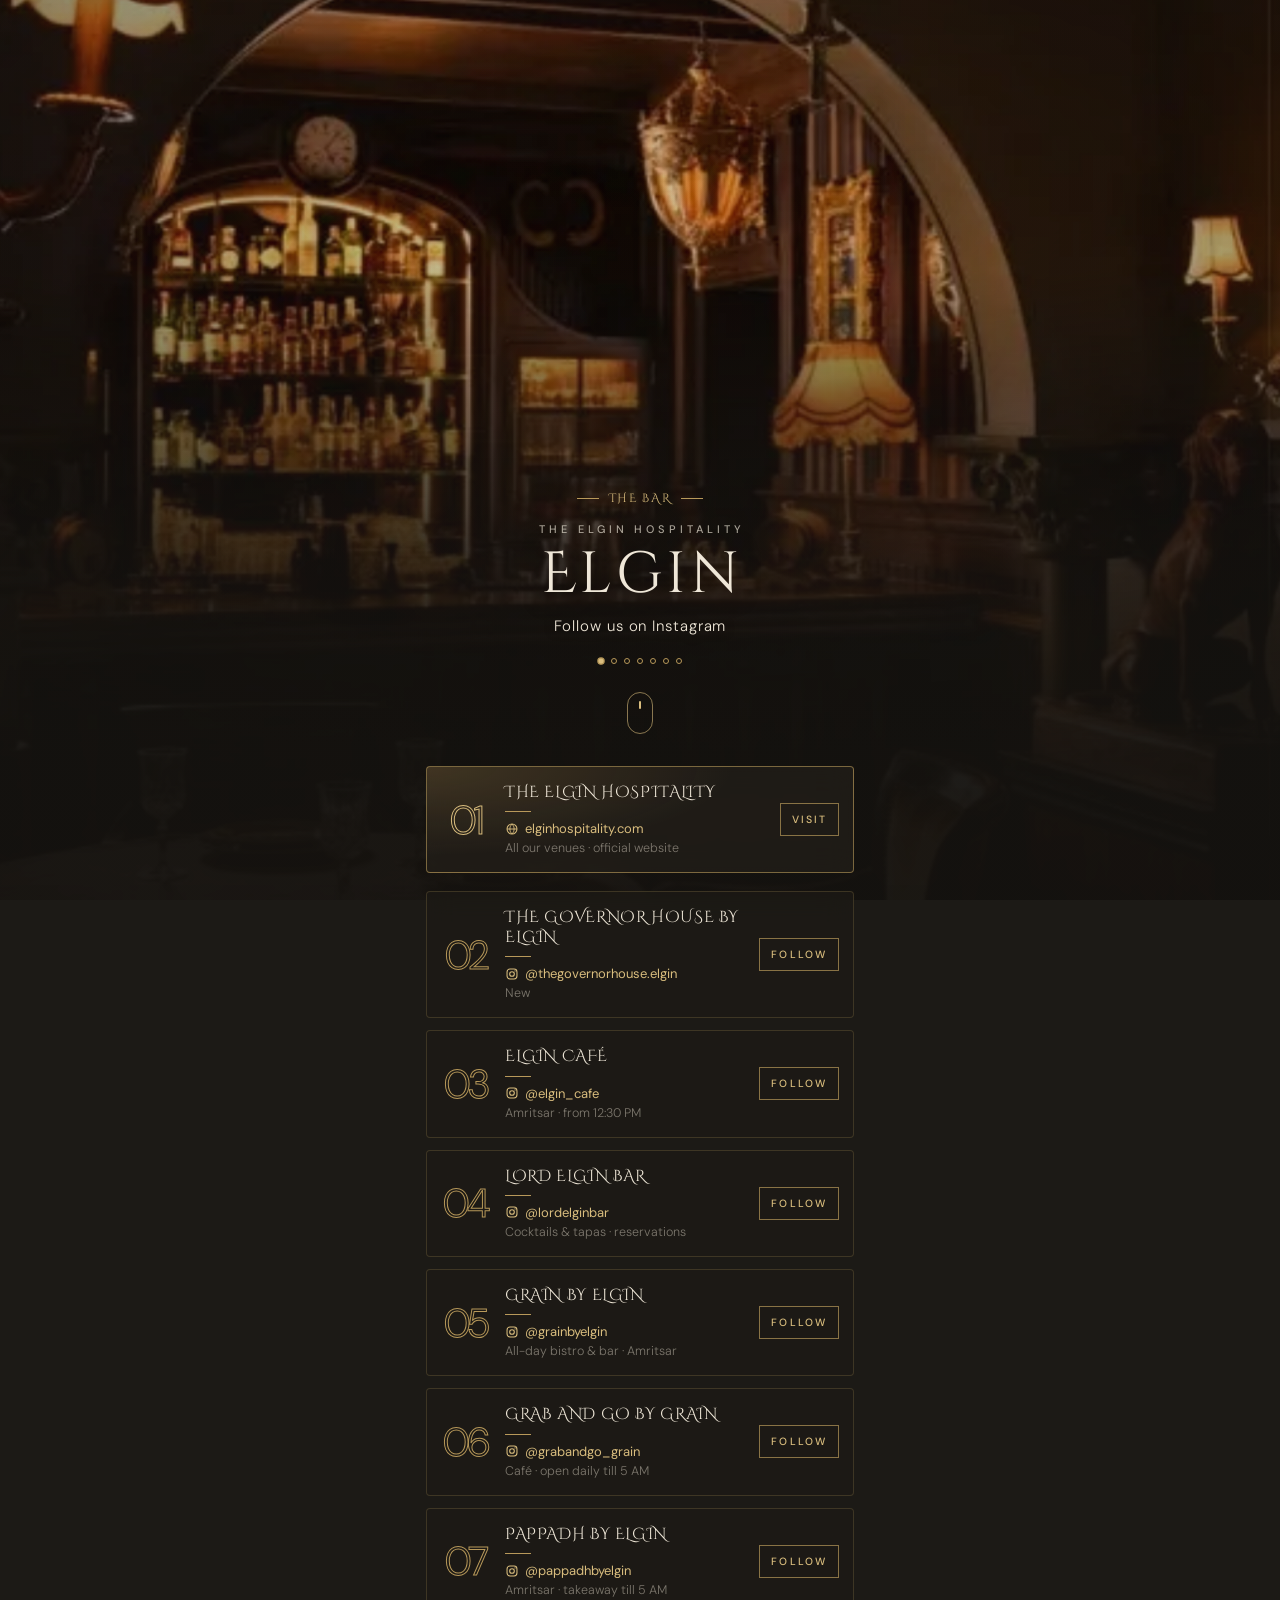
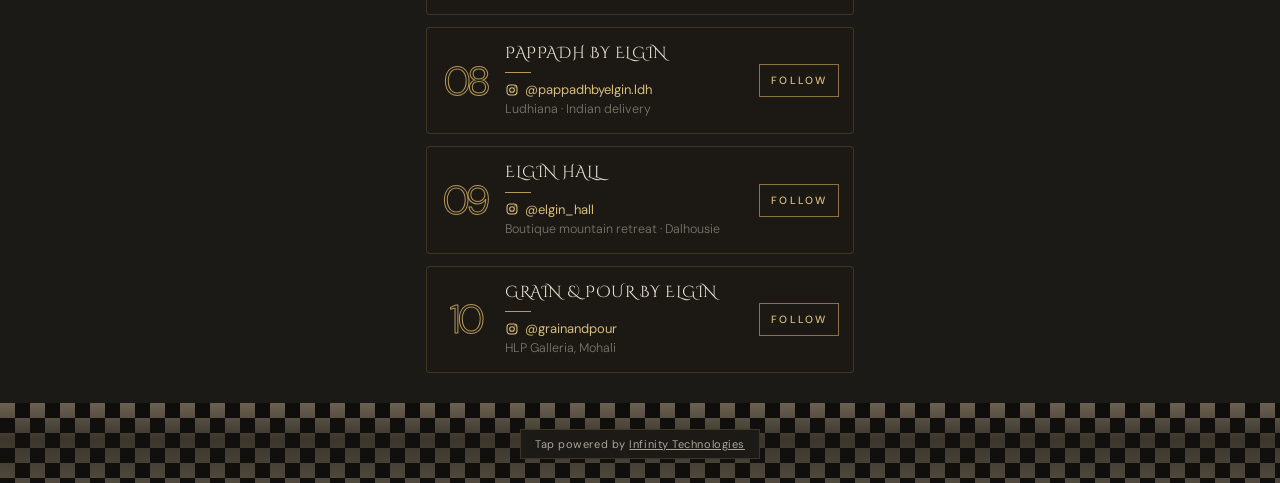
==== commit ee813e56: "Elgin: room slideshow background" ====
--- a/elgin/index.html
+++ b/elgin/index.html
@@ -18,18 +18,30 @@
   html,body{margin:0}
   body{min-height:100vh;min-height:100svh;color:var(--ink);background:var(--bg);
     font-family:"DM Sans",system-ui,-apple-system,"Segoe UI",Roboto,Arial,sans-serif;-webkit-font-smoothing:antialiased}
-  .hero{position:relative;height:min(70vh,520px);min-height:380px;overflow:hidden}
-  .hero img{position:absolute;inset:0;width:100%;height:100%;object-fit:cover;object-position:50% 35%}
-  .hero::after{content:"";position:absolute;inset:0;background:linear-gradient(180deg,rgba(28,26,22,.15) 0%,rgba(28,26,22,.05) 35%,rgba(28,26,22,.75) 72%,var(--bg) 100%)}
-  .hero .copy{position:absolute;left:0;right:0;bottom:22px;z-index:1;text-align:center;padding:0 18px}
-  .eyebrow{margin:0;font-size:11px;letter-spacing:.36em;text-transform:uppercase;color:var(--gold2);font-weight:500;padding-left:.36em}
-  h1{margin:10px 0 0;font:400 44px/1 "Cinzel Decorative",Georgia,serif;letter-spacing:.08em;padding-left:.08em;text-shadow:0 2px 18px rgba(0,0,0,.6)}
-  .sub{margin:12px 0 0;font-size:14px;color:var(--soft);font-weight:300;letter-spacing:.04em}
-  .rule{width:44px;height:1px;background:var(--gold);margin:16px auto 0}
-  main{max-width:460px;margin:0 auto;padding:18px 16px 0}
+  /* Background: slow cross-fading slideshow of the rooms, with a gentle zoom (Ken Burns). */
+  .bg{position:fixed;inset:0;z-index:-1;background:var(--bg);overflow:hidden}
+  .slide{position:absolute;inset:-2%;background:center/cover no-repeat;opacity:0;transition:opacity 1.8s ease;will-change:opacity,transform}
+  .slide.on{opacity:1}
+  .veil{position:absolute;inset:0;
+    background:radial-gradient(120% 70% at 50% 18%,transparent 0%,rgba(20,18,15,.35) 55%,rgba(20,18,15,.8) 100%),
+      linear-gradient(180deg,rgba(20,18,15,.25) 0%,rgba(20,18,15,.15) 30%,rgba(20,18,15,.72) 62%,rgba(20,18,15,.86) 100%)}
+  .hero{position:relative;height:100vh;height:100svh;max-height:760px;min-height:520px;display:flex;align-items:flex-end;justify-content:center}
+  .hero .copy{text-align:center;padding:0 18px 96px}
+  .room{display:flex;align-items:center;justify-content:center;gap:10px;margin:0 0 18px;font:400 12px/1 "Cinzel Decorative",Georgia,serif;letter-spacing:.14em;color:var(--gold2);text-transform:uppercase}
+  .room b{width:22px;height:1px;background:var(--gold)}
+  .room span{transition:opacity .6s ease}
+  .eyebrow{margin:0;font-size:11px;letter-spacing:.36em;text-transform:uppercase;color:var(--soft);font-weight:500;padding-left:.36em}
+  h1{margin:10px 0 0;font:400 58px/1 "Cinzel Decorative",Georgia,serif;letter-spacing:.08em;padding-left:.08em;text-shadow:0 2px 24px rgba(0,0,0,.7)}
+  .sub{margin:12px 0 0;font-size:15px;color:var(--ink);font-weight:300;letter-spacing:.06em;text-shadow:0 1px 10px rgba(0,0,0,.6)}
+  .dots{display:flex;justify-content:center;gap:7px;margin-top:22px}
+  .dots i{width:6px;height:6px;border-radius:50%;border:1px solid var(--gold);transition:background .4s,transform .4s}
+  .dots i.on{background:var(--gold2);transform:scale(1.25)}
+  .scroll{position:absolute;bottom:26px;left:50%;transform:translateX(-50%);width:26px;height:42px;border:1px solid rgba(217,189,126,.6);border-radius:14px}
+  .scroll span{position:absolute;left:50%;top:8px;width:2px;height:8px;margin-left:-1px;border-radius:2px;background:var(--gold2)}
+  main{max-width:460px;margin:0 auto;padding:6px 16px 0;scroll-margin-top:16px}
   ul{list-style:none;margin:0;padding:0;display:grid;gap:12px}
   a.acct{display:grid;grid-template-columns:54px 1fr auto;gap:12px;align-items:center;text-decoration:none;color:inherit;
-    background:linear-gradient(180deg,var(--card),#1f1d18);border:1px solid var(--line);border-radius:4px;padding:16px 14px 16px 12px;
+    background:rgba(30,27,22,.62);-webkit-backdrop-filter:blur(14px) saturate(1.1);backdrop-filter:blur(14px) saturate(1.1);border:1px solid var(--line);border-radius:4px;padding:16px 14px 16px 12px;
     transition:transform .25s ease,border-color .25s ease,box-shadow .25s ease}
   a.acct:hover,a.acct:focus-visible{transform:translateY(-2px);border-color:rgba(184,153,90,.6);box-shadow:0 10px 26px rgba(0,0,0,.35),0 0 30px rgba(217,170,90,.08)}
   a.acct:focus-visible{outline:1.5px solid var(--gold);outline-offset:3px}
@@ -43,37 +55,50 @@
     color:var(--gold2);white-space:nowrap;transition:background .25s,color .25s}
   a.acct:hover .go,a.acct:focus-visible .go{background:var(--gold);color:var(--bg)}
   li.site{margin-bottom:6px}
-  li.site a.acct{border-color:rgba(184,153,90,.6);background:radial-gradient(120% 140% at 0% 0%,rgba(217,170,90,.14),transparent 60%),linear-gradient(180deg,#2a2620,#211e19)}
+  li.site a.acct{border-color:rgba(184,153,90,.6);background:radial-gradient(120% 140% at 0% 0%,rgba(217,170,90,.18),transparent 60%),rgba(36,32,26,.7)}
   li.site .num{-webkit-text-stroke-color:var(--gold2)}
-  .rooms{display:grid;grid-template-columns:repeat(3,1fr);gap:8px;margin:30px 0 0}
-  .rooms figure{margin:0;position:relative;aspect-ratio:3/4.4;overflow:hidden;border:1px solid var(--line)}
-  .rooms img{width:100%;height:100%;object-fit:cover;display:block}
-  .rooms figcaption{position:absolute;left:0;right:0;bottom:0;padding:18px 6px 7px;text-align:center;font:400 9.5px/1.2 "Cinzel Decorative",serif;letter-spacing:.06em;
-    background:linear-gradient(180deg,transparent,rgba(20,18,15,.92))}
   footer{margin-top:30px;padding:26px 18px max(24px,env(safe-area-inset-bottom));text-align:center;font-size:11px;letter-spacing:.05em;color:var(--soft);
-    background:linear-gradient(180deg,var(--bg),rgba(28,26,22,.55) 45%,rgba(28,26,22,.3)),repeating-conic-gradient(#0e0d0b 0 25%,#6b6151 0 50%) 0 0/30px 30px}
+    background:linear-gradient(180deg,rgba(20,18,15,0),rgba(20,18,15,.55) 45%,rgba(20,18,15,.3)),repeating-conic-gradient(#0e0d0b 0 25%,#6b6151 0 50%) 0 0/30px 30px}
   footer span{display:inline-block;background:var(--bg);padding:7px 14px;border:1px solid var(--line)}
   footer a{color:inherit}
   @media (prefers-reduced-motion:no-preference){
     li{opacity:0;transform:translateY(10px);animation:in .55s cubic-bezier(.22,.61,.36,1) forwards}
-    li{animation-delay:calc(.15s + var(--i,0) * .06s)}
+    li{animation-delay:calc(.5s + var(--i,0) * .05s)}
     @keyframes in{to{opacity:1;transform:none}}
-    .hero img{animation:zoom 14s ease-out forwards}
-    @keyframes zoom{from{transform:scale(1.08)}to{transform:scale(1)}}
+    .slide.on{animation:kb 8s ease-out forwards}
+    .slide.on:nth-child(2n){animation-name:kb2}
+    @keyframes kb{from{transform:scale(1.14) translate(1.5%,1%)}to{transform:scale(1.02) translate(0,0)}}
+    @keyframes kb2{from{transform:scale(1.02) translate(-1%,0)}to{transform:scale(1.14) translate(1%,-1.5%)}}
+    .hero .copy>*{opacity:0;transform:translateY(12px);animation:in .9s cubic-bezier(.22,.61,.36,1) forwards}
+    .hero .copy>:nth-child(2){animation-delay:.15s}.hero .copy>:nth-child(3){animation-delay:.3s}
+    .hero .copy>:nth-child(4){animation-delay:.45s}.hero .copy>:nth-child(5){animation-delay:.6s}
+    .scroll span{animation:sc 1.8s ease-in-out infinite}
+    @keyframes sc{0%{opacity:0;transform:translateY(0)}30%{opacity:1}100%{opacity:0;transform:translateY(14px)}}
   }
 </style>
 </head>
 <body>
+<div class="bg" aria-hidden="true">
+  <div class="slide on" data-room="The Bar" data-src="s1.webp" style="background-image:url(s1.webp)"></div>
+  <div class="slide" data-room="The Drawing Room" data-src="s2.webp"></div>
+  <div class="slide" data-room="The Reading Room" data-src="s3.webp"></div>
+  <div class="slide" data-room="The Assembly Hall" data-src="s4.webp"></div>
+  <div class="slide" data-room="The Council Chamber" data-src="s5.webp"></div>
+  <div class="slide" data-room="The Governors Parlour" data-src="s6.webp"></div>
+  <div class="slide" data-room="The Archive Room" data-src="s7.webp"></div>
+  <div class="veil"></div>
+</div>
 <header class="hero">
-  <img src="hero.webp" alt="Lamp-lit bar and dining room at The Governor House by Elgin" fetchpriority="high">
   <div class="copy">
+    <p class="room"><b></b><span id="room">The Bar</span><b></b></p>
     <p class="eyebrow">The Elgin Hospitality</p>
     <h1>Elgin</h1>
     <p class="sub">Follow us on Instagram</p>
-    <div class="rule"></div>
+    <div class="dots" id="dots"><i></i><i></i><i></i><i></i><i></i><i></i><i></i></div>
   </div>
+  <a class="scroll" href="#list" aria-label="See all accounts"><span></span></a>
 </header>
-<main>
+<main id="list">
   <ul>
     <li style="--i:0" class="site"><a class="acct" href="https://elginhospitality.com/" target="_blank" rel="noopener">
       <span class="num">01</span>
@@ -116,13 +141,26 @@
       <span class="t"><b>Grain &amp; Pour by Elgin</b><i class="bar"></i><span class="h"><svg viewBox="0 0 24 24" aria-hidden="true"><rect x="3.5" y="3.5" width="17" height="17" rx="5" fill="none" stroke="currentColor" stroke-width="1.8"/><circle cx="12" cy="12" r="4" fill="none" stroke="currentColor" stroke-width="1.8"/><circle cx="17.2" cy="6.8" r="1.1" fill="currentColor"/></svg>@grainandpour</span><small>HLP Galleria, Mohali</small></span>
       <span class="go">Follow</span></a></li>
   </ul>
-
-  <div class="rooms">
-    <figure><img src="room1.webp" alt="The Drawing Room" loading="lazy"><figcaption>The Drawing Room</figcaption></figure>
-    <figure><img src="room2.webp" alt="The Reading Room" loading="lazy"><figcaption>The Reading Room</figcaption></figure>
-    <figure><img src="room3.webp" alt="The Assembly Hall" loading="lazy"><figcaption>The Assembly Hall</figcaption></figure>
-  </div>
 </main>
 <footer><span>Tap powered by <a href="https://growwithinfinity.github.io/" target="_blank" rel="noopener">Infinity Technologies</a></span></footer>
+<script>
+/* Room slideshow: load the rest after the first paint, then cross-fade every 6 s. */
+(function(){
+  var slides=[].slice.call(document.querySelectorAll(".slide")), dots=[].slice.call(document.querySelectorAll("#dots i")),
+      label=document.getElementById("room"), i=0;
+  dots[0].classList.add("on");
+  window.addEventListener("load",function(){
+    slides.forEach(function(s){ if(!s.style.backgroundImage) s.style.backgroundImage="url("+s.dataset.src+")"; });
+    setInterval(function(){
+      if(document.hidden) return;
+      slides[i].classList.remove("on"); dots[i].classList.remove("on");
+      i=(i+1)%slides.length;
+      slides[i].classList.add("on"); dots[i].classList.add("on");
+      label.style.opacity=0;
+      setTimeout(function(){ label.textContent=slides[i].dataset.room; label.style.opacity=1; },450);
+    },6000);
+  });
+})();
+</script>
 </body>
 </html>
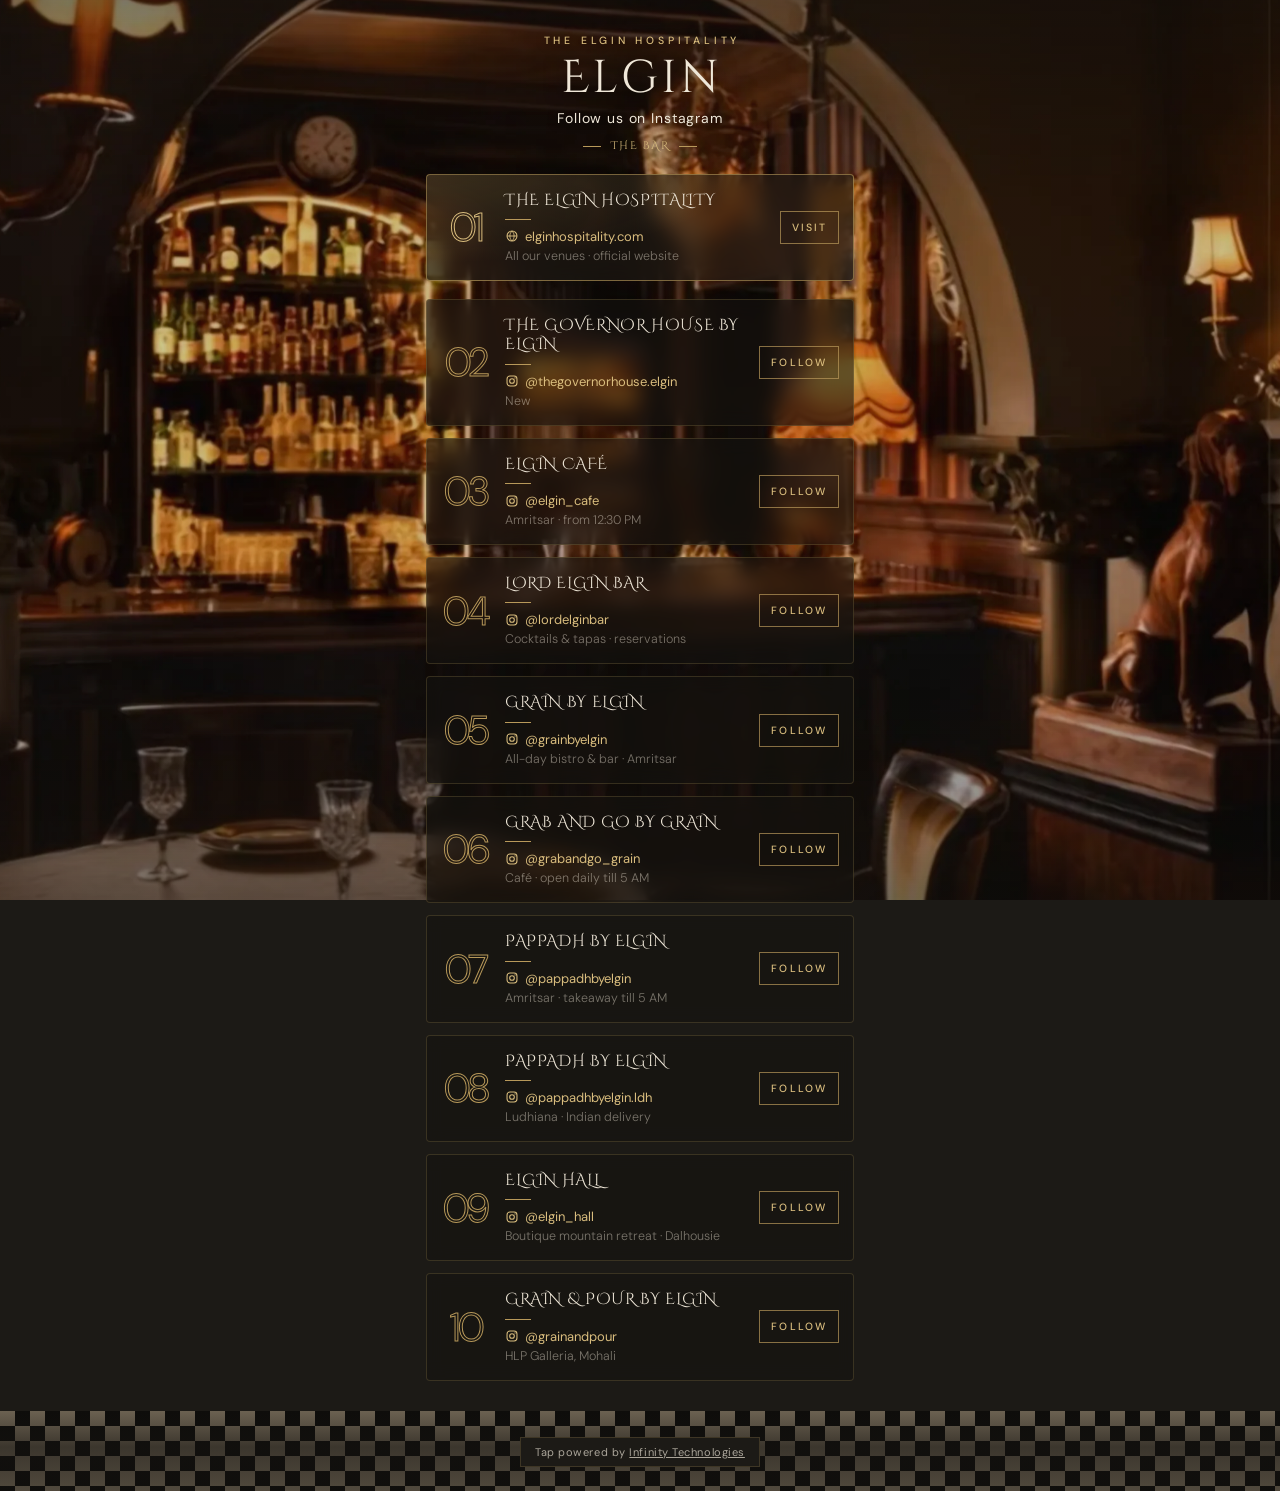
==== commit 5bd4f34a: "Elgin: HD background behind links" ====
--- a/elgin/index.html
+++ b/elgin/index.html
@@ -23,25 +23,18 @@
   .slide{position:absolute;inset:-2%;background:center/cover no-repeat;opacity:0;transition:opacity 1.8s ease;will-change:opacity,transform}
   .slide.on{opacity:1}
   .veil{position:absolute;inset:0;
-    background:radial-gradient(120% 70% at 50% 18%,transparent 0%,rgba(20,18,15,.35) 55%,rgba(20,18,15,.8) 100%),
-      linear-gradient(180deg,rgba(20,18,15,.25) 0%,rgba(20,18,15,.15) 30%,rgba(20,18,15,.72) 62%,rgba(20,18,15,.86) 100%)}
-  .hero{position:relative;height:100vh;height:100svh;max-height:760px;min-height:520px;display:flex;align-items:flex-end;justify-content:center}
-  .hero .copy{text-align:center;padding:0 18px 96px}
-  .room{display:flex;align-items:center;justify-content:center;gap:10px;margin:0 0 18px;font:400 12px/1 "Cinzel Decorative",Georgia,serif;letter-spacing:.14em;color:var(--gold2);text-transform:uppercase}
-  .room b{width:22px;height:1px;background:var(--gold)}
+    background:linear-gradient(180deg,rgba(18,16,13,.55) 0%,rgba(18,16,13,.22) 22%,rgba(18,16,13,.22) 70%,rgba(18,16,13,.6) 100%)}
+  header.top{text-align:center;padding:max(34px,env(safe-area-inset-top)) 18px 22px}
+  .eyebrow{margin:0;font-size:10.5px;letter-spacing:.36em;text-transform:uppercase;color:var(--gold2);font-weight:500;padding-left:.36em;text-shadow:0 1px 8px rgba(0,0,0,.8)}
+  h1{margin:8px 0 0;font:400 46px/1 "Cinzel Decorative",Georgia,serif;letter-spacing:.08em;padding-left:.08em;text-shadow:0 2px 20px rgba(0,0,0,.85)}
+  .sub{margin:8px 0 0;font-size:14px;color:var(--ink);font-weight:400;letter-spacing:.06em;text-shadow:0 1px 10px rgba(0,0,0,.85)}
+  .room{display:flex;align-items:center;justify-content:center;gap:10px;margin:14px 0 0;font:400 10.5px/1 "Cinzel Decorative",Georgia,serif;letter-spacing:.14em;color:var(--gold2);text-transform:uppercase;text-shadow:0 1px 8px rgba(0,0,0,.9)}
+  .room b{width:18px;height:1px;background:var(--gold)}
   .room span{transition:opacity .6s ease}
-  .eyebrow{margin:0;font-size:11px;letter-spacing:.36em;text-transform:uppercase;color:var(--soft);font-weight:500;padding-left:.36em}
-  h1{margin:10px 0 0;font:400 58px/1 "Cinzel Decorative",Georgia,serif;letter-spacing:.08em;padding-left:.08em;text-shadow:0 2px 24px rgba(0,0,0,.7)}
-  .sub{margin:12px 0 0;font-size:15px;color:var(--ink);font-weight:300;letter-spacing:.06em;text-shadow:0 1px 10px rgba(0,0,0,.6)}
-  .dots{display:flex;justify-content:center;gap:7px;margin-top:22px}
-  .dots i{width:6px;height:6px;border-radius:50%;border:1px solid var(--gold);transition:background .4s,transform .4s}
-  .dots i.on{background:var(--gold2);transform:scale(1.25)}
-  .scroll{position:absolute;bottom:26px;left:50%;transform:translateX(-50%);width:26px;height:42px;border:1px solid rgba(217,189,126,.6);border-radius:14px}
-  .scroll span{position:absolute;left:50%;top:8px;width:2px;height:8px;margin-left:-1px;border-radius:2px;background:var(--gold2)}
-  main{max-width:460px;margin:0 auto;padding:6px 16px 0;scroll-margin-top:16px}
+  main{max-width:460px;margin:0 auto;padding:0 16px}
   ul{list-style:none;margin:0;padding:0;display:grid;gap:12px}
   a.acct{display:grid;grid-template-columns:54px 1fr auto;gap:12px;align-items:center;text-decoration:none;color:inherit;
-    background:rgba(30,27,22,.62);-webkit-backdrop-filter:blur(14px) saturate(1.1);backdrop-filter:blur(14px) saturate(1.1);border:1px solid var(--line);border-radius:4px;padding:16px 14px 16px 12px;
+    background:rgba(22,20,16,.58);-webkit-backdrop-filter:blur(10px) saturate(1.15);backdrop-filter:blur(10px) saturate(1.15);border:1px solid var(--line);border-radius:4px;padding:16px 14px 16px 12px;
     transition:transform .25s ease,border-color .25s ease,box-shadow .25s ease}
   a.acct:hover,a.acct:focus-visible{transform:translateY(-2px);border-color:rgba(184,153,90,.6);box-shadow:0 10px 26px rgba(0,0,0,.35),0 0 30px rgba(217,170,90,.08)}
   a.acct:focus-visible{outline:1.5px solid var(--gold);outline-offset:3px}
@@ -55,7 +48,7 @@
     color:var(--gold2);white-space:nowrap;transition:background .25s,color .25s}
   a.acct:hover .go,a.acct:focus-visible .go{background:var(--gold);color:var(--bg)}
   li.site{margin-bottom:6px}
-  li.site a.acct{border-color:rgba(184,153,90,.6);background:radial-gradient(120% 140% at 0% 0%,rgba(217,170,90,.18),transparent 60%),rgba(36,32,26,.7)}
+  li.site a.acct{border-color:rgba(184,153,90,.6);background:radial-gradient(120% 140% at 0% 0%,rgba(217,170,90,.18),transparent 60%),rgba(30,27,22,.62)}
   li.site .num{-webkit-text-stroke-color:var(--gold2)}
   footer{margin-top:30px;padding:26px 18px max(24px,env(safe-area-inset-bottom));text-align:center;font-size:11px;letter-spacing:.05em;color:var(--soft);
     background:linear-gradient(180deg,rgba(20,18,15,0),rgba(20,18,15,.55) 45%,rgba(20,18,15,.3)),repeating-conic-gradient(#0e0d0b 0 25%,#6b6151 0 50%) 0 0/30px 30px}
@@ -63,17 +56,14 @@
   footer a{color:inherit}
   @media (prefers-reduced-motion:no-preference){
     li{opacity:0;transform:translateY(10px);animation:in .55s cubic-bezier(.22,.61,.36,1) forwards}
-    li{animation-delay:calc(.5s + var(--i,0) * .05s)}
+    li{animation-delay:calc(.25s + var(--i,0) * .05s)}
     @keyframes in{to{opacity:1;transform:none}}
-    .slide.on{animation:kb 8s ease-out forwards}
+    .slide.on{animation:kb 9s ease-out forwards}
     .slide.on:nth-child(2n){animation-name:kb2}
-    @keyframes kb{from{transform:scale(1.14) translate(1.5%,1%)}to{transform:scale(1.02) translate(0,0)}}
-    @keyframes kb2{from{transform:scale(1.02) translate(-1%,0)}to{transform:scale(1.14) translate(1%,-1.5%)}}
-    .hero .copy>*{opacity:0;transform:translateY(12px);animation:in .9s cubic-bezier(.22,.61,.36,1) forwards}
-    .hero .copy>:nth-child(2){animation-delay:.15s}.hero .copy>:nth-child(3){animation-delay:.3s}
-    .hero .copy>:nth-child(4){animation-delay:.45s}.hero .copy>:nth-child(5){animation-delay:.6s}
-    .scroll span{animation:sc 1.8s ease-in-out infinite}
-    @keyframes sc{0%{opacity:0;transform:translateY(0)}30%{opacity:1}100%{opacity:0;transform:translateY(14px)}}
+    @keyframes kb{from{transform:scale(1.1) translate(1%,.5%)}to{transform:scale(1.02) translate(0,0)}}
+    @keyframes kb2{from{transform:scale(1.02) translate(-.5%,0)}to{transform:scale(1.1) translate(.5%,-1%)}}
+    header.top>*{opacity:0;transform:translateY(10px);animation:in .8s cubic-bezier(.22,.61,.36,1) forwards}
+    header.top>:nth-child(2){animation-delay:.1s}header.top>:nth-child(3){animation-delay:.2s}header.top>:nth-child(4){animation-delay:.3s}
   }
 </style>
 </head>
@@ -88,17 +78,13 @@
   <div class="slide" data-room="The Archive Room" data-src="s7.webp"></div>
   <div class="veil"></div>
 </div>
-<header class="hero">
-  <div class="copy">
-    <p class="room"><b></b><span id="room">The Bar</span><b></b></p>
-    <p class="eyebrow">The Elgin Hospitality</p>
-    <h1>Elgin</h1>
-    <p class="sub">Follow us on Instagram</p>
-    <div class="dots" id="dots"><i></i><i></i><i></i><i></i><i></i><i></i><i></i></div>
-  </div>
-  <a class="scroll" href="#list" aria-label="See all accounts"><span></span></a>
+<header class="top">
+  <p class="eyebrow">The Elgin Hospitality</p>
+  <h1>Elgin</h1>
+  <p class="sub">Follow us on Instagram</p>
+  <p class="room"><b></b><span id="room">The Bar</span><b></b></p>
 </header>
-<main id="list">
+<main>
   <ul>
     <li style="--i:0" class="site"><a class="acct" href="https://elginhospitality.com/" target="_blank" rel="noopener">
       <span class="num">01</span>
@@ -146,16 +132,15 @@
 <script>
 /* Room slideshow: load the rest after the first paint, then cross-fade every 6 s. */
 (function(){
-  var slides=[].slice.call(document.querySelectorAll(".slide")), dots=[].slice.call(document.querySelectorAll("#dots i")),
+  var slides=[].slice.call(document.querySelectorAll(".slide")),
       label=document.getElementById("room"), i=0;
-  dots[0].classList.add("on");
   window.addEventListener("load",function(){
     slides.forEach(function(s){ if(!s.style.backgroundImage) s.style.backgroundImage="url("+s.dataset.src+")"; });
     setInterval(function(){
       if(document.hidden) return;
-      slides[i].classList.remove("on"); dots[i].classList.remove("on");
+      slides[i].classList.remove("on");
       i=(i+1)%slides.length;
-      slides[i].classList.add("on"); dots[i].classList.add("on");
+      slides[i].classList.add("on");
       label.style.opacity=0;
       setTimeout(function(){ label.textContent=slides[i].dataset.room; label.style.opacity=1; },450);
     },6000);
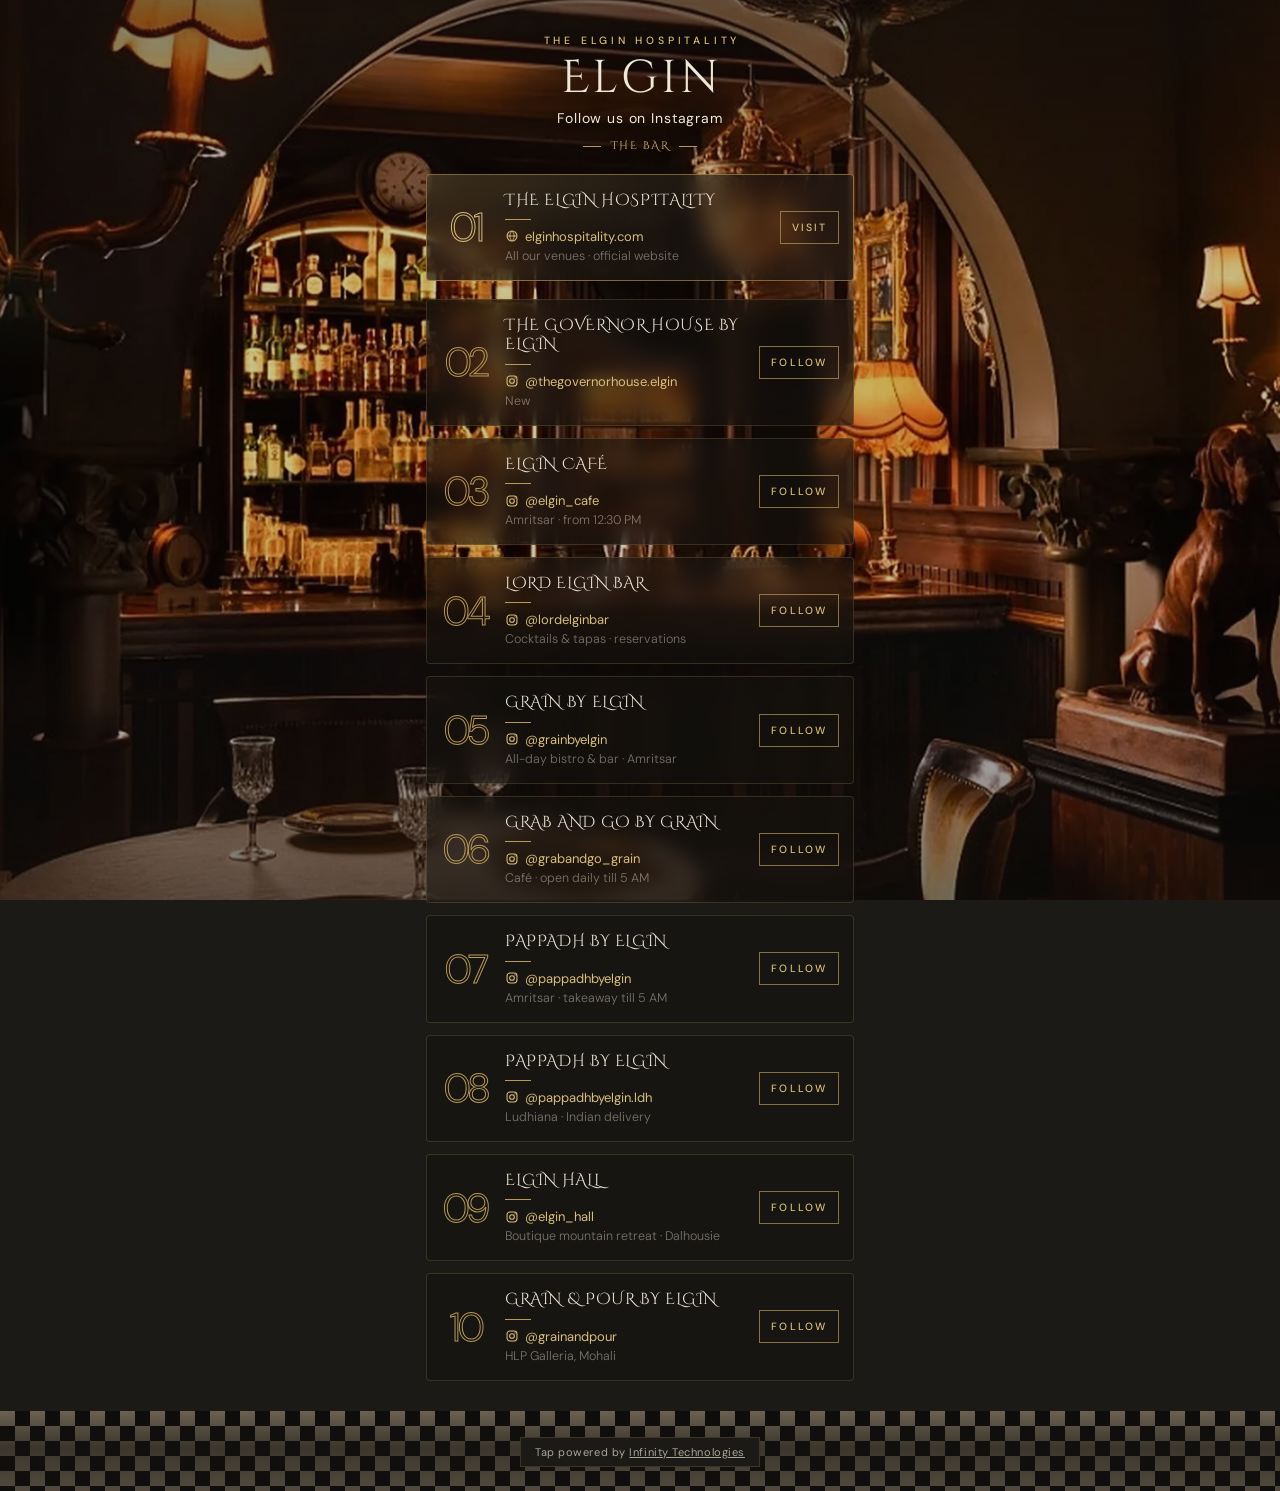
==== commit 3061e39a: "Elgin: HD Governor House photos" ====
--- a/elgin/index.html
+++ b/elgin/index.html
@@ -69,13 +69,9 @@
 </head>
 <body>
 <div class="bg" aria-hidden="true">
-  <div class="slide on" data-room="The Bar" data-src="s1.webp" style="background-image:url(s1.webp)"></div>
-  <div class="slide" data-room="The Drawing Room" data-src="s2.webp"></div>
-  <div class="slide" data-room="The Reading Room" data-src="s3.webp"></div>
-  <div class="slide" data-room="The Assembly Hall" data-src="s4.webp"></div>
-  <div class="slide" data-room="The Council Chamber" data-src="s5.webp"></div>
-  <div class="slide" data-room="The Governors Parlour" data-src="s6.webp"></div>
-  <div class="slide" data-room="The Archive Room" data-src="s7.webp"></div>
+  <div class="slide on" data-room="The Bar" data-src="h1.webp" style="background-image:url(h1.webp);background-position:50% 50%"></div>
+  <div class="slide" data-room="The Assembly Hall" data-src="h2.webp" style="background-position:50% 50%"></div>
+  <div class="slide" data-room="Candlelit Evenings" data-src="h3.webp" style="background-position:50% 55%"></div>
   <div class="veil"></div>
 </div>
 <header class="top">
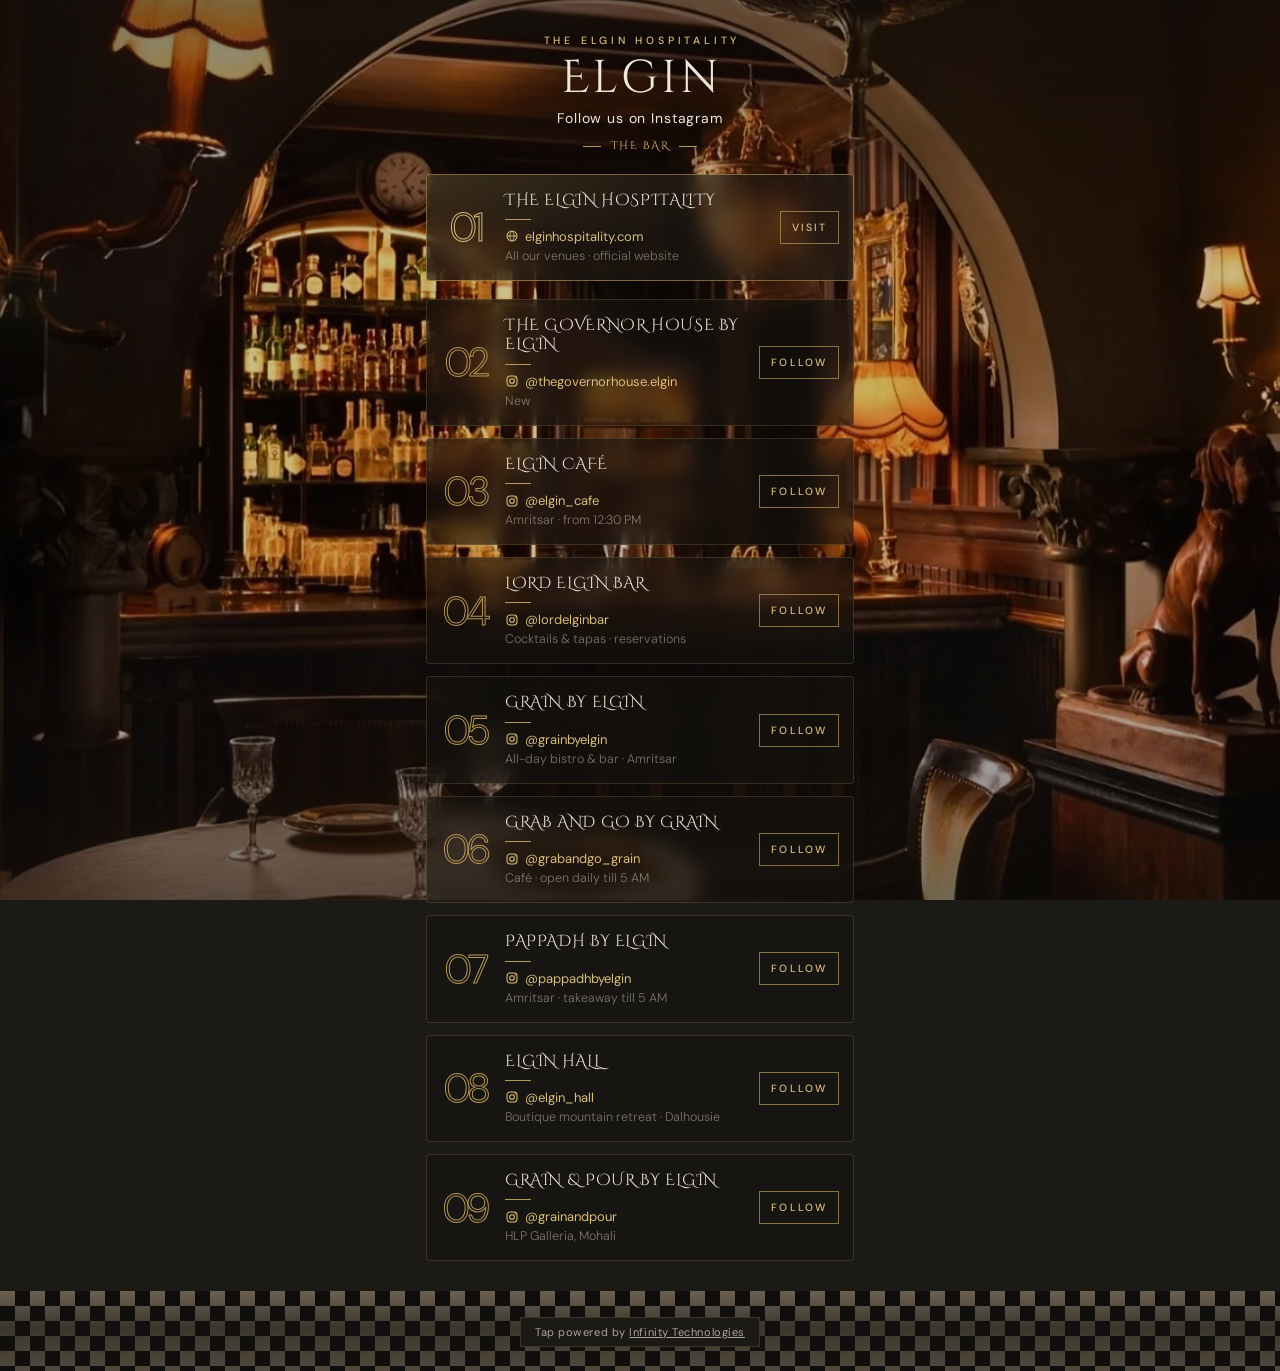
==== commit a8f580ca: "Elgin: remove Pappadh Ludhiana" ====
--- a/elgin/index.html
+++ b/elgin/index.html
@@ -110,16 +110,12 @@
       <span class="num">07</span>
       <span class="t"><b>Pappadh by Elgin</b><i class="bar"></i><span class="h"><svg viewBox="0 0 24 24" aria-hidden="true"><rect x="3.5" y="3.5" width="17" height="17" rx="5" fill="none" stroke="currentColor" stroke-width="1.8"/><circle cx="12" cy="12" r="4" fill="none" stroke="currentColor" stroke-width="1.8"/><circle cx="17.2" cy="6.8" r="1.1" fill="currentColor"/></svg>@pappadhbyelgin</span><small>Amritsar · takeaway till 5 AM</small></span>
       <span class="go">Follow</span></a></li>
-    <li style="--i:7"><a class="acct" href="https://www.instagram.com/pappadhbyelgin.ldh/" target="_blank" rel="noopener">
+    <li style="--i:7"><a class="acct" href="https://www.instagram.com/elgin_hall/" target="_blank" rel="noopener">
       <span class="num">08</span>
-      <span class="t"><b>Pappadh by Elgin</b><i class="bar"></i><span class="h"><svg viewBox="0 0 24 24" aria-hidden="true"><rect x="3.5" y="3.5" width="17" height="17" rx="5" fill="none" stroke="currentColor" stroke-width="1.8"/><circle cx="12" cy="12" r="4" fill="none" stroke="currentColor" stroke-width="1.8"/><circle cx="17.2" cy="6.8" r="1.1" fill="currentColor"/></svg>@pappadhbyelgin.ldh</span><small>Ludhiana · Indian delivery</small></span>
-      <span class="go">Follow</span></a></li>
-    <li style="--i:8"><a class="acct" href="https://www.instagram.com/elgin_hall/" target="_blank" rel="noopener">
-      <span class="num">09</span>
       <span class="t"><b>Elgin Hall</b><i class="bar"></i><span class="h"><svg viewBox="0 0 24 24" aria-hidden="true"><rect x="3.5" y="3.5" width="17" height="17" rx="5" fill="none" stroke="currentColor" stroke-width="1.8"/><circle cx="12" cy="12" r="4" fill="none" stroke="currentColor" stroke-width="1.8"/><circle cx="17.2" cy="6.8" r="1.1" fill="currentColor"/></svg>@elgin_hall</span><small>Boutique mountain retreat · Dalhousie</small></span>
       <span class="go">Follow</span></a></li>
-    <li style="--i:9"><a class="acct" href="https://www.instagram.com/grainandpour/" target="_blank" rel="noopener">
-      <span class="num">10</span>
+    <li style="--i:8"><a class="acct" href="https://www.instagram.com/grainandpour/" target="_blank" rel="noopener">
+      <span class="num">09</span>
       <span class="t"><b>Grain &amp; Pour by Elgin</b><i class="bar"></i><span class="h"><svg viewBox="0 0 24 24" aria-hidden="true"><rect x="3.5" y="3.5" width="17" height="17" rx="5" fill="none" stroke="currentColor" stroke-width="1.8"/><circle cx="12" cy="12" r="4" fill="none" stroke="currentColor" stroke-width="1.8"/><circle cx="17.2" cy="6.8" r="1.1" fill="currentColor"/></svg>@grainandpour</span><small>HLP Galleria, Mohali</small></span>
       <span class="go">Follow</span></a></li>
   </ul>
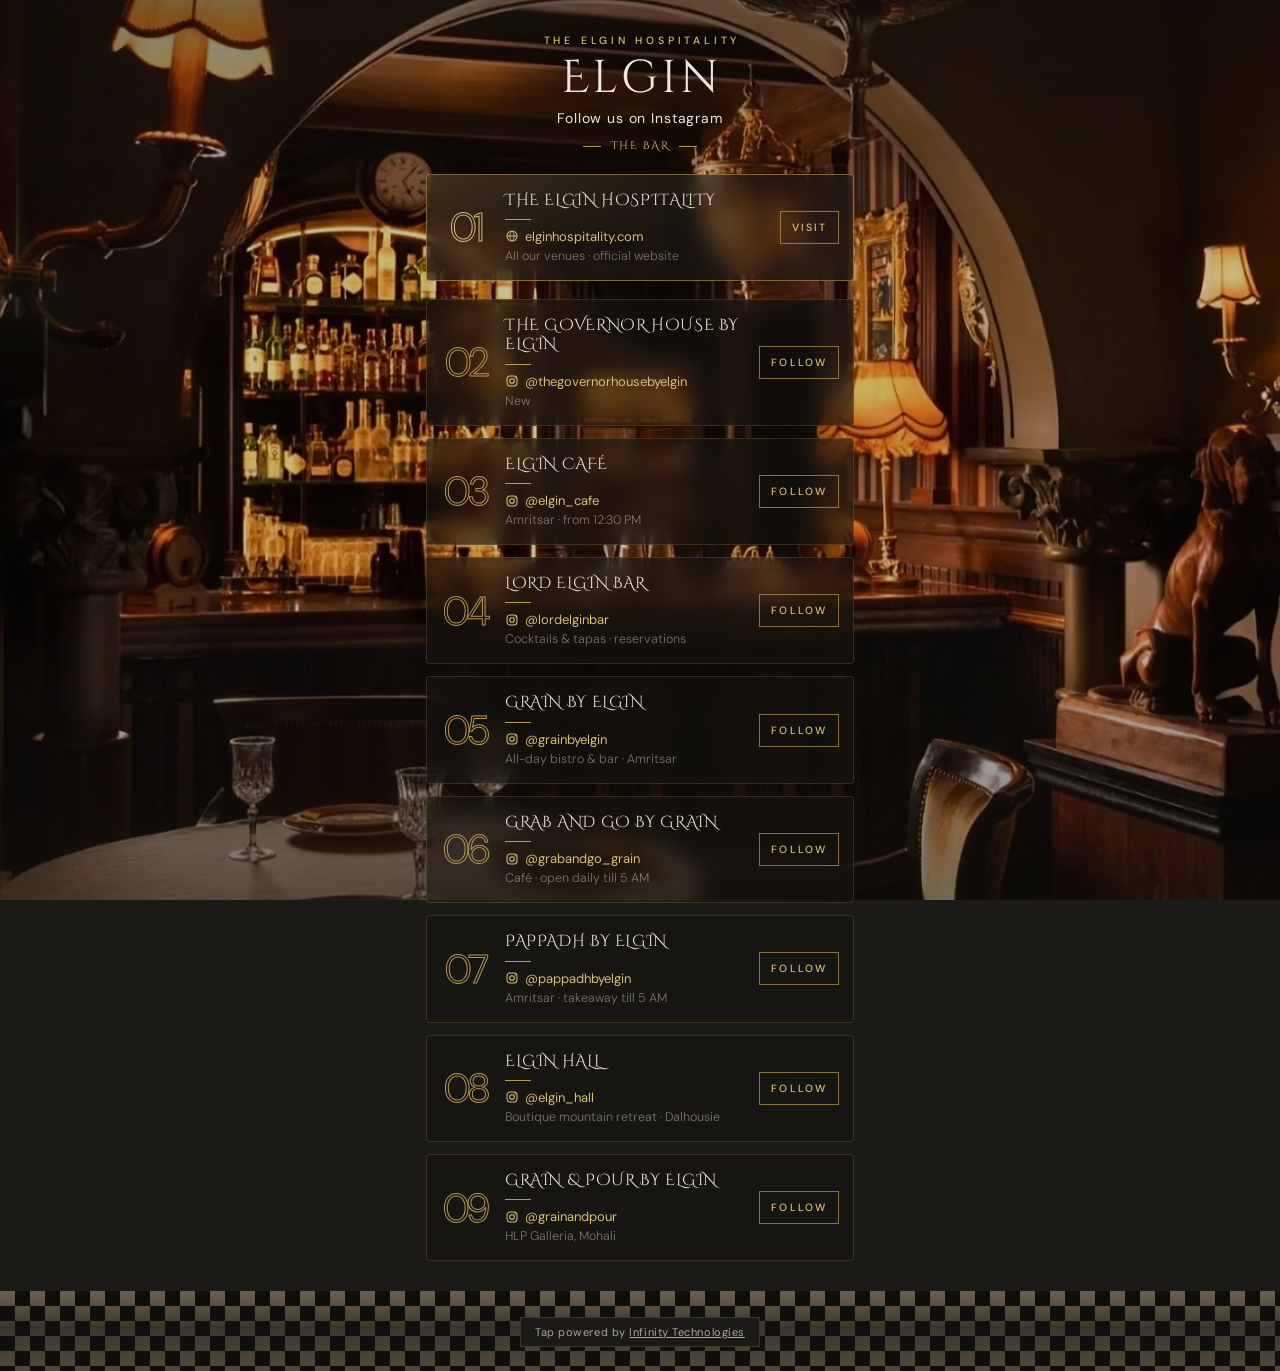
==== commit f51e236f: "Elgin: Governor House Instagram link" ====
--- a/elgin/index.html
+++ b/elgin/index.html
@@ -86,9 +86,9 @@
       <span class="num">01</span>
       <span class="t"><b>The Elgin Hospitality</b><i class="bar"></i><span class="h"><svg viewBox="0 0 24 24" aria-hidden="true"><circle cx="12" cy="12" r="8.5" fill="none" stroke="currentColor" stroke-width="1.8"/><path d="M3.5 12h17M12 3.5c2.6 2.6 3.6 5.5 3.6 8.5s-1 5.9-3.6 8.5c-2.6-2.6-3.6-5.5-3.6-8.5s1-5.9 3.6-8.5z" fill="none" stroke="currentColor" stroke-width="1.6"/></svg>elginhospitality.com</span><small>All our venues · official website</small></span>
       <span class="go">Visit</span></a></li>
-    <li style="--i:1"><a class="acct" href="https://www.instagram.com/thegovernorhouse.elgin/" target="_blank" rel="noopener">
+    <li style="--i:1"><a class="acct" href="https://www.instagram.com/thegovernorhousebyelgin/" target="_blank" rel="noopener">
       <span class="num">02</span>
-      <span class="t"><b>The Governor House by Elgin</b><i class="bar"></i><span class="h"><svg viewBox="0 0 24 24" aria-hidden="true"><rect x="3.5" y="3.5" width="17" height="17" rx="5" fill="none" stroke="currentColor" stroke-width="1.8"/><circle cx="12" cy="12" r="4" fill="none" stroke="currentColor" stroke-width="1.8"/><circle cx="17.2" cy="6.8" r="1.1" fill="currentColor"/></svg>@thegovernorhouse.elgin</span><small>New</small></span>
+      <span class="t"><b>The Governor House by Elgin</b><i class="bar"></i><span class="h"><svg viewBox="0 0 24 24" aria-hidden="true"><rect x="3.5" y="3.5" width="17" height="17" rx="5" fill="none" stroke="currentColor" stroke-width="1.8"/><circle cx="12" cy="12" r="4" fill="none" stroke="currentColor" stroke-width="1.8"/><circle cx="17.2" cy="6.8" r="1.1" fill="currentColor"/></svg>@thegovernorhousebyelgin</span><small>New</small></span>
       <span class="go">Follow</span></a></li>
     <li style="--i:2"><a class="acct" href="https://www.instagram.com/elgin_cafe/" target="_blank" rel="noopener">
       <span class="num">03</span>
